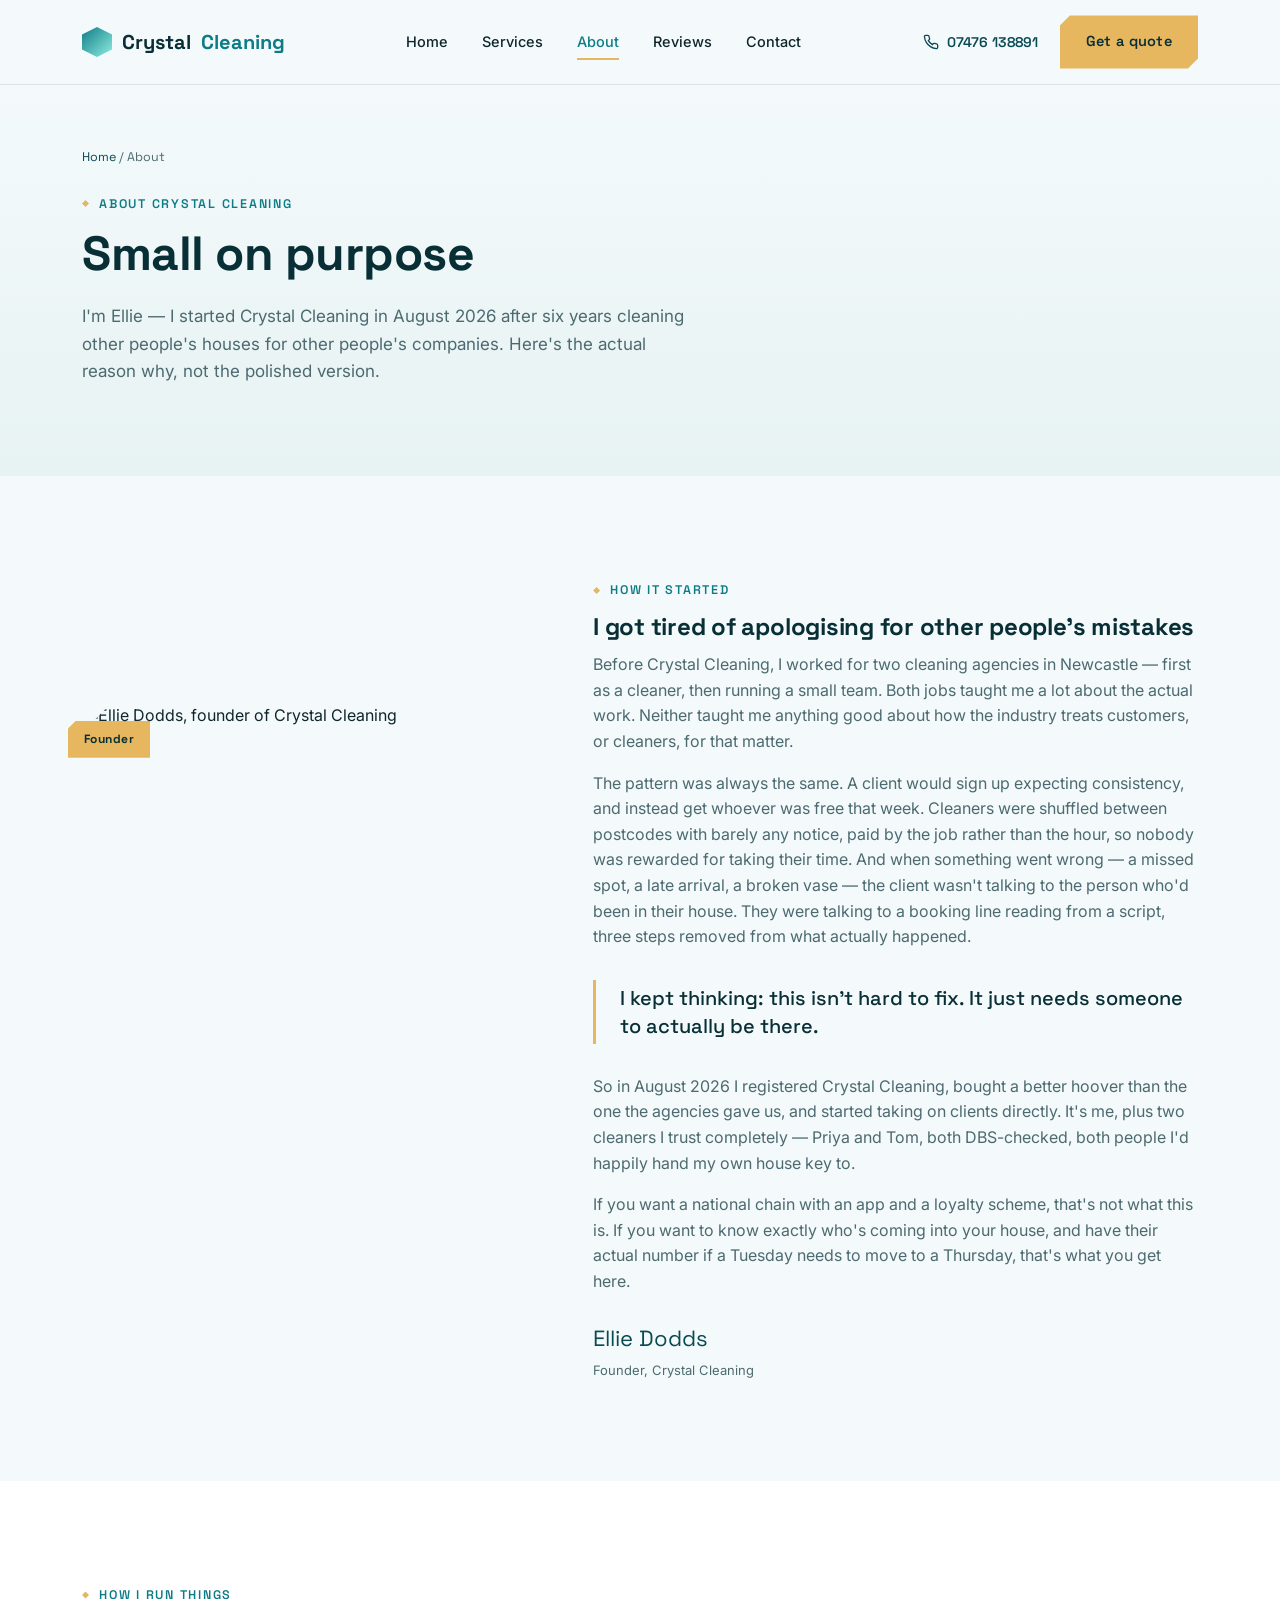
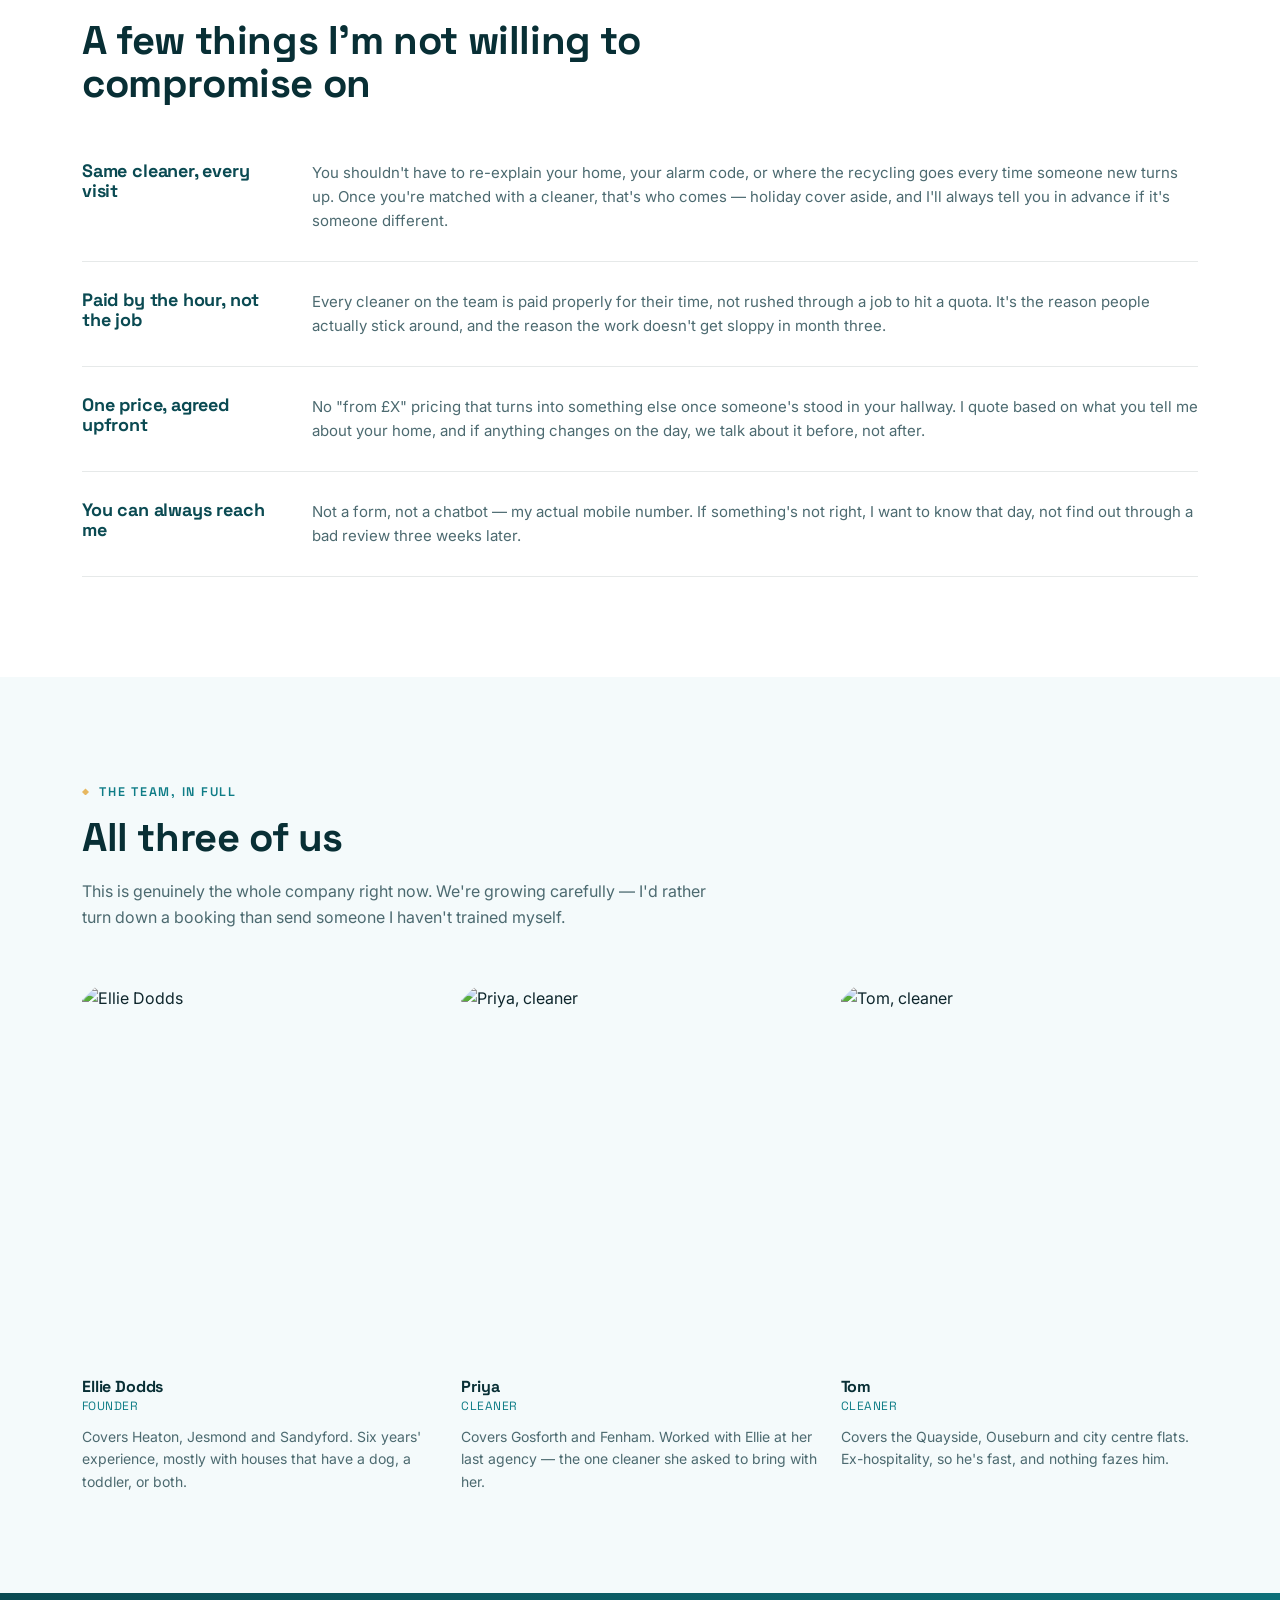
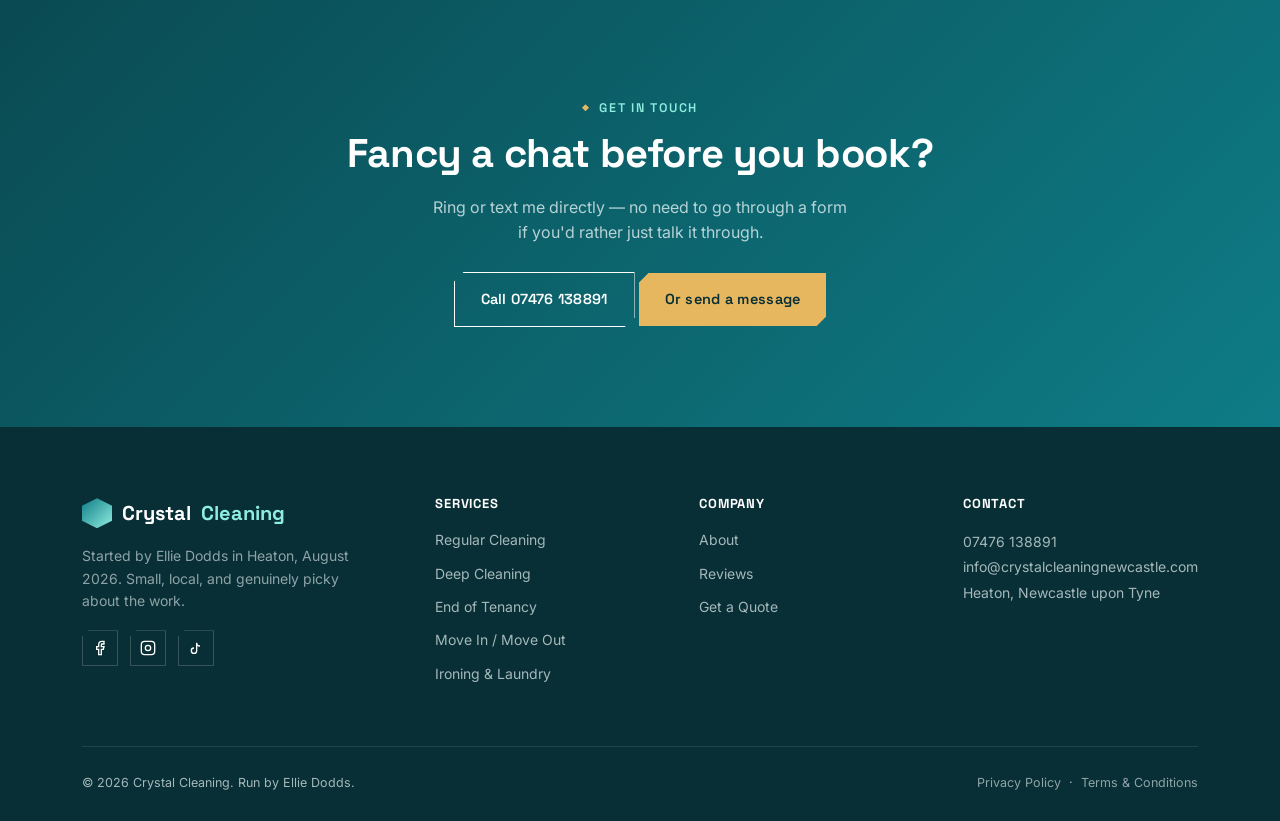
==== about.html @ 0d13d808 "Add files via upload" ====
<!DOCTYPE html>
<html lang="en-GB">
<head>
<meta charset="UTF-8">
<meta name="viewport" content="width=device-width, initial-scale=1.0">
<title>About — Crystal Cleaning, Newcastle</title>
<meta name="description" content="The story behind Crystal Cleaning: why Ellie Dodds left cleaning agency work to start her own small, local cleaning company in Newcastle.">
<link rel="preconnect" href="https://fonts.googleapis.com">
<link rel="preconnect" href="https://fonts.gstatic.com" crossorigin>
<link href="https://fonts.googleapis.com/css2?family=Space+Grotesk:wght@500;600;700&family=Inter:wght@400;500;600;700&display=swap" rel="stylesheet">
<link rel="stylesheet" href="style.css">
</head>
<body>

<header class="site-header">
  <div class="wrap">
    <a href="index.html" class="logo"><span class="logo-mark"></span>Crystal<span>Cleaning</span></a>
    <nav class="main-nav">
      <a href="index.html">Home</a>
      <a href="services.html">Services</a>
      <a href="about.html" class="active">About</a>
      <a href="reviews.html">Reviews</a>
      <a href="contact.html">Contact</a>
    </nav>
    <div class="header-cta">
      <a href="tel:07476138891" class="header-phone">
        <svg viewBox="0 0 24 24" fill="none" stroke="currentColor" stroke-width="2"><path d="M22 16.92v3a2 2 0 0 1-2.18 2 19.79 19.79 0 0 1-8.63-3.07 19.5 19.5 0 0 1-6-6 19.79 19.79 0 0 1-3.07-8.67A2 2 0 0 1 4.11 2h3a2 2 0 0 1 2 1.72c.127.96.361 1.903.7 2.81a2 2 0 0 1-.45 2.11L8.09 9.91a16 16 0 0 0 6 6l1.27-1.27a2 2 0 0 1 2.11-.45c.907.339 1.85.573 2.81.7A2 2 0 0 1 22 16.92z"/></svg>
        07476 138891
      </a>
      <a href="contact.html" class="btn btn-primary">Get a quote</a>
      <button class="nav-toggle" id="navToggle" aria-label="Open menu">
        <svg viewBox="0 0 24 24" fill="none" stroke="currentColor" stroke-width="2"><line x1="3" y1="6" x2="21" y2="6"/><line x1="3" y1="12" x2="21" y2="12"/><line x1="3" y1="18" x2="21" y2="18"/></svg>
      </button>
    </div>
  </div>
</header>

<div class="mobile-menu" id="mobileMenu">
  <button class="mobile-menu-close" id="mobileMenuClose" aria-label="Close menu">
    <svg viewBox="0 0 24 24" fill="none" stroke="currentColor" stroke-width="2"><line x1="18" y1="6" x2="6" y2="18"/><line x1="6" y1="6" x2="18" y2="18"/></svg>
  </button>
  <a href="index.html">Home</a>
  <a href="services.html">Services</a>
  <a href="about.html" class="active">About</a>
  <a href="reviews.html">Reviews</a>
  <a href="contact.html">Contact</a>
  <a href="tel:07476138891">07476 138891</a>
</div>

<main>

  <section class="page-hero">
    <div class="wrap">
      <div class="breadcrumb"><a href="index.html">Home</a> / About</div>
      <div class="eyebrow">About Crystal Cleaning</div>
      <h1>Small on purpose</h1>
      <p class="lede">I'm Ellie — I started Crystal Cleaning in August 2026 after six years cleaning other people's houses for other people's companies. Here's the actual reason why, not the polished version.</p>
    </div>
  </section>

  <!-- ============ FOUNDER STORY ============ -->
  <section class="section">
    <div class="wrap">
      <div class="founder-split">
        <div class="founder-img reveal">
          <div class="tag">Founder</div>
          <div class="frame">
            <img src="https://images.unsplash.com/photo-1607746882042-944635dfe10e?q=80&w=900&auto=format&fit=crop" alt="Ellie Dodds, founder of Crystal Cleaning">
          </div>
        </div>
        <div class="founder-copy">
          <div class="eyebrow">How it started</div>
          <h2>I got tired of apologising for other people's mistakes</h2>
          <p>Before Crystal Cleaning, I worked for two cleaning agencies in Newcastle — first as a cleaner, then running a small team. Both jobs taught me a lot about the actual work. Neither taught me anything good about how the industry treats customers, or cleaners, for that matter.</p>
          <p>The pattern was always the same. A client would sign up expecting consistency, and instead get whoever was free that week. Cleaners were shuffled between postcodes with barely any notice, paid by the job rather than the hour, so nobody was rewarded for taking their time. And when something went wrong — a missed spot, a late arrival, a broken vase — the client wasn't talking to the person who'd been in their house. They were talking to a booking line reading from a script, three steps removed from what actually happened.</p>
          <p class="pull-quote">I kept thinking: this isn't hard to fix. It just needs someone to actually be there.</p>
          <p>So in August 2026 I registered Crystal Cleaning, bought a better hoover than the one the agencies gave us, and started taking on clients directly. It's me, plus two cleaners I trust completely — Priya and Tom, both DBS-checked, both people I'd happily hand my own house key to.</p>
          <p>If you want a national chain with an app and a loyalty scheme, that's not what this is. If you want to know exactly who's coming into your house, and have their actual number if a Tuesday needs to move to a Thursday, that's what you get here.</p>
          <div class="signature">Ellie Dodds<small>Founder, Crystal Cleaning</small></div>
        </div>
      </div>
    </div>
  </section>

  <!-- ============ VALUES ============ -->
  <section class="section section-alt">
    <div class="wrap">
      <div class="section-head">
        <div class="eyebrow">How I run things</div>
        <h2>A few things I'm not willing to compromise on</h2>
      </div>
      <div class="values-list">
        <div class="value-row reveal">
          <h3>Same cleaner, every visit</h3>
          <p>You shouldn't have to re-explain your home, your alarm code, or where the recycling goes every time someone new turns up. Once you're matched with a cleaner, that's who comes — holiday cover aside, and I'll always tell you in advance if it's someone different.</p>
        </div>
        <div class="value-row reveal">
          <h3>Paid by the hour, not the job</h3>
          <p>Every cleaner on the team is paid properly for their time, not rushed through a job to hit a quota. It's the reason people actually stick around, and the reason the work doesn't get sloppy in month three.</p>
        </div>
        <div class="value-row reveal">
          <h3>One price, agreed upfront</h3>
          <p>No "from £X" pricing that turns into something else once someone's stood in your hallway. I quote based on what you tell me about your home, and if anything changes on the day, we talk about it before, not after.</p>
        </div>
        <div class="value-row reveal">
          <h3>You can always reach me</h3>
          <p>Not a form, not a chatbot — my actual mobile number. If something's not right, I want to know that day, not find out through a bad review three weeks later.</p>
        </div>
      </div>
    </div>
  </section>

  <!-- ============ TEAM ============ -->
  <section class="section">
    <div class="wrap">
      <div class="section-head">
        <div class="eyebrow">The team, in full</div>
        <h2>All three of us</h2>
        <p>This is genuinely the whole company right now. We're growing carefully — I'd rather turn down a booking than send someone I haven't trained myself.</p>
      </div>
      <div class="team-grid">
        <div class="team-card reveal">
          <div class="team-photo"><img src="https://images.unsplash.com/photo-1607746882042-944635dfe10e?q=80&w=600&auto=format&fit=crop" alt="Ellie Dodds"></div>
          <h4>Ellie Dodds</h4>
          <div class="team-role">Founder</div>
          <p>Covers Heaton, Jesmond and Sandyford. Six years' experience, mostly with houses that have a dog, a toddler, or both.</p>
        </div>
        <div class="team-card reveal">
          <div class="team-photo"><img src="https://images.unsplash.com/photo-1544005313-94ddf0286df2?q=80&w=600&auto=format&fit=crop" alt="Priya, cleaner"></div>
          <h4>Priya</h4>
          <div class="team-role">Cleaner</div>
          <p>Covers Gosforth and Fenham. Worked with Ellie at her last agency — the one cleaner she asked to bring with her.</p>
        </div>
        <div class="team-card reveal">
          <div class="team-photo"><img src="https://images.unsplash.com/photo-1500648767791-00dcc994a43e?q=80&w=600&auto=format&fit=crop" alt="Tom, cleaner"></div>
          <h4>Tom</h4>
          <div class="team-role">Cleaner</div>
          <p>Covers the Quayside, Ouseburn and city centre flats. Ex-hospitality, so he's fast, and nothing fazes him.</p>
        </div>
      </div>
    </div>
  </section>

  <!-- ============ CTA ============ -->
  <section class="section quote">
    <div class="wrap" style="grid-template-columns: 1fr; text-align:center;">
      <div class="quote-copy" style="max-width: 640px; margin: 0 auto;">
        <div class="eyebrow">Get in touch</div>
        <h2 style="max-width: none;">Fancy a chat before you book?</h2>
        <p style="margin: 0 auto 26px;">Ring or text me directly — no need to go through a form if you'd rather just talk it through.</p>
        <a href="tel:07476138891" class="btn btn-ghost" style="border-color:#fff;">Call 07476 138891</a>
        <a href="contact.html" class="btn btn-primary">Or send a message</a>
      </div>
    </div>
  </section>

</main>

<footer class="site-footer">
  <div class="wrap">
    <div class="footer-top">
      <div class="footer-brand">
        <a href="index.html" class="logo"><span class="logo-mark"></span>Crystal<span>Cleaning</span></a>
        <p>Started by Ellie Dodds in Heaton, August 2026. Small, local, and genuinely picky about the work.</p>
        <div class="footer-socials">
          <a href="#" aria-label="Facebook"><svg viewBox="0 0 24 24" fill="none" stroke="currentColor" stroke-width="2"><path d="M18 2h-3a5 5 0 0 0-5 5v3H7v4h3v8h4v-8h3l1-4h-4V7a1 1 0 0 1 1-1h3z"/></svg></a>
          <a href="#" aria-label="Instagram"><svg viewBox="0 0 24 24" fill="none" stroke="currentColor" stroke-width="2"><rect x="2" y="2" width="20" height="20" rx="5"/><circle cx="12" cy="12" r="4"/><line x1="17.5" y1="6.5" x2="17.5" y2="6.5"/></svg></a>
          <a href="#" aria-label="TikTok"><svg viewBox="0 0 24 24" fill="none" stroke="currentColor" stroke-width="2"><path d="M9 12a4 4 0 1 0 4 4V4a5 5 0 0 0 5 5"/></svg></a>
        </div>
      </div>
      <div class="footer-col">
        <h4>Services</h4>
        <ul>
          <li><a href="services.html#regular">Regular Cleaning</a></li>
          <li><a href="services.html#deep">Deep Cleaning</a></li>
          <li><a href="services.html#tenancy">End of Tenancy</a></li>
          <li><a href="services.html#moving">Move In / Move Out</a></li>
          <li><a href="services.html#ironing">Ironing &amp; Laundry</a></li>
        </ul>
      </div>
      <div class="footer-col">
        <h4>Company</h4>
        <ul>
          <li><a href="about.html">About</a></li>
          <li><a href="reviews.html">Reviews</a></li>
          <li><a href="contact.html">Get a Quote</a></li>
        </ul>
      </div>
      <div class="footer-col">
        <h4>Contact</h4>
        <address>
          07476 138891<br>
          info@crystalcleaningnewcastle.com<br>
          Heaton, Newcastle upon Tyne
        </address>
      </div>
    </div>
    <div class="footer-bottom">
      <span>© 2026 Crystal Cleaning. Run by Ellie Dodds.</span>
      <span><a href="#">Privacy Policy</a> &nbsp;·&nbsp; <a href="#">Terms &amp; Conditions</a></span>
    </div>
  </div>
</footer>

<script src="script.js"></script>
</body>
</html>
---- style.css ----
/* ============================================================
   CRYSTAL CLEANING — design tokens
   Signature: a "cut facet" corner (inspired by a cut gemstone)
   used consistently on cards, images, buttons and dividers.
   ============================================================ */

:root {
  /* colour */
  --bg:        #F4FAFB;
  --bg-alt:    #E7F2F3;
  --surface:   #FFFFFF;
  --ink:       #0E262C;
  --ink-soft:  #4C6A70;
  --teal:      #0E7C86;
  --teal-deep: #0A4A52;
  --teal-dark: #082F35;
  --aqua:      #8FEDE0;
  --gold:      #E7B75F;
  --gold-deep: #C9963E;
  --line:      rgba(14, 38, 44, 0.10);

  /* type */
  --f-display: "Space Grotesk", "Manrope", sans-serif;
  --f-body:    "Inter", sans-serif;
  --f-label:   "Space Grotesk", monospace;

  /* facet cut size */
  --cut: 22px;
  --cut-sm: 12px;

  /* motion */
  --ease: cubic-bezier(.22,.68,0,1);
}

@media (prefers-reduced-motion: reduce) {
  * { animation-duration: 0.001ms !important; animation-iteration-count: 1 !important; transition-duration: 0.001ms !important; scroll-behavior: auto !important; }
}

* { box-sizing: border-box; }
html { scroll-behavior: smooth; }

body {
  margin: 0;
  background: var(--bg);
  color: var(--ink);
  font-family: var(--f-body);
  font-size: 16px;
  line-height: 1.6;
  -webkit-font-smoothing: antialiased;
}

img { max-width: 100%; display: block; }

a { color: inherit; text-decoration: none; }

h1, h2, h3, h4 {
  font-family: var(--f-display);
  color: var(--teal-dark);
  margin: 0 0 0.5em;
  line-height: 1.08;
  letter-spacing: -0.01em;
}

p { margin: 0 0 1em; color: var(--ink-soft); }

.wrap {
  max-width: 1180px;
  margin: 0 auto;
  padding: 0 32px;
}

.eyebrow {
  display: inline-flex;
  align-items: center;
  gap: 10px;
  font-family: var(--f-label);
  font-size: 12.5px;
  letter-spacing: 0.14em;
  text-transform: uppercase;
  color: var(--teal);
  font-weight: 600;
  margin-bottom: 14px;
}
.eyebrow::before {
  content: "";
  width: 7px; height: 7px;
  background: var(--gold);
  clip-path: polygon(50% 0%, 100% 50%, 50% 100%, 0% 50%);
  flex: none;
}

section { position: relative; }

/* ---------- facet cut utility (the signature shape) ---------- */
.facet {
  clip-path: polygon(
    var(--cut) 0%, 100% 0%, 100% calc(100% - var(--cut)), calc(100% - var(--cut)) 100%, 0% 100%, 0% var(--cut)
  );
}
.facet-sm {
  clip-path: polygon(
    var(--cut-sm) 0%, 100% 0%, 100% calc(100% - var(--cut-sm)), calc(100% - var(--cut-sm)) 100%, 0% 100%, 0% var(--cut-sm)
  );
}
.facet-rev {
  clip-path: polygon(
    0% 0%, calc(100% - var(--cut)) 0%, 100% var(--cut), 100% 100%, var(--cut) 100%, 0% calc(100% - var(--cut))
  );
}

/* ---------- buttons ---------- */
.btn {
  --cut-btn: 10px;
  display: inline-flex;
  align-items: center;
  gap: 10px;
  padding: 15px 26px;
  font-family: var(--f-label);
  font-size: 14.5px;
  font-weight: 600;
  letter-spacing: 0.02em;
  border: none;
  cursor: pointer;
  clip-path: polygon(var(--cut-btn) 0%, 100% 0%, 100% calc(100% - var(--cut-btn)), calc(100% - var(--cut-btn)) 100%, 0% 100%, 0% var(--cut-btn));
  transition: transform .35s var(--ease), box-shadow .35s var(--ease), background .35s var(--ease);
}
.btn-primary {
  background: var(--gold);
  color: var(--teal-dark);
}
.btn-primary:hover { background: #f0c471; transform: translateY(-2px); box-shadow: 0 10px 24px rgba(231,183,95,.35); }

.btn-ghost {
  background: transparent;
  color: var(--surface);
  border: 1px solid rgba(255,255,255,.4);
}
.btn-ghost:hover { border-color: #fff; background: rgba(255,255,255,.08); }

.btn-dark {
  background: var(--teal-dark);
  color: var(--surface);
}
.btn-dark:hover { background: var(--teal-deep); transform: translateY(-2px); }

/* ============================================================
   HEADER
   ============================================================ */
.site-header {
  position: sticky;
  top: 0;
  z-index: 50;
  background: rgba(244, 250, 251, 0.86);
  backdrop-filter: blur(10px);
  border-bottom: 1px solid var(--line);
}
.site-header .wrap {
  display: flex;
  align-items: center;
  justify-content: space-between;
  height: 84px;
}
.logo {
  display: flex;
  align-items: center;
  gap: 10px;
  font-family: var(--f-display);
  font-weight: 700;
  font-size: 20px;
  color: var(--teal-dark);
}
.logo-mark {
  width: 30px; height: 30px;
  background: linear-gradient(135deg, var(--teal), var(--aqua));
  clip-path: polygon(50% 0%, 100% 25%, 100% 75%, 50% 100%, 0% 75%, 0% 25%);
  flex: none;
}
.logo span { color: var(--teal); }

.main-nav {
  display: flex;
  align-items: center;
  gap: 34px;
}
.main-nav a {
  font-size: 14.5px;
  font-weight: 500;
  color: var(--ink);
  position: relative;
  padding: 6px 0;
}
.main-nav a::after {
  content: "";
  position: absolute;
  left: 0; bottom: 0;
  width: 0; height: 2px;
  background: var(--gold);
  transition: width .3s var(--ease);
}
.main-nav a:hover::after { width: 100%; }

.header-cta { display: flex; align-items: center; gap: 22px; }
.header-phone {
  font-family: var(--f-label);
  font-size: 14px;
  font-weight: 600;
  color: var(--teal-deep);
  display: flex;
  align-items: center;
  gap: 8px;
}
.header-phone svg { width: 16px; height: 16px; }

.nav-toggle { display: none; }

/* ============================================================
   HERO
   ============================================================ */
.hero {
  background: linear-gradient(180deg, var(--bg) 0%, var(--bg-alt) 100%);
  overflow: hidden;
  padding: 76px 0 0;
}
.hero .wrap {
  display: grid;
  grid-template-columns: 1.05fr 0.95fr;
  gap: 40px;
  align-items: center;
}
.hero-copy h1 {
  font-size: clamp(38px, 4.6vw, 62px);
  max-width: 12.5ch;
}
.hero-copy .lede {
  font-size: 18px;
  max-width: 46ch;
  margin-bottom: 30px;
}
.hero-actions {
  display: flex;
  align-items: center;
  gap: 22px;
  flex-wrap: wrap;
  margin-bottom: 40px;
}
.hero-note {
  font-size: 13.5px;
  color: var(--ink-soft);
  font-family: var(--f-label);
}

.hero-stats {
  display: flex;
  gap: 30px;
  flex-wrap: wrap;
  padding-top: 26px;
  border-top: 1px solid var(--line);
}
.hero-stats div { display: flex; align-items: center; gap: 10px; }
.hero-stats svg { width: 22px; height: 22px; color: var(--teal); flex: none; }
.hero-stats span { font-size: 13.5px; font-weight: 500; color: var(--ink); max-width: 14ch; }

.hero-visual {
  position: relative;
  aspect-ratio: 4/4.6;
}
.hero-visual .frame {
  position: absolute;
  inset: 0;
  background: linear-gradient(145deg, var(--teal-deep), var(--teal) 55%, var(--aqua));
  clip-path: polygon(38px 0%, 100% 0%, 100% calc(100% - 38px), calc(100% - 38px) 100%, 0% 100%, 0% 38px);
  overflow: hidden;
}
.hero-visual img {
  width: 100%; height: 100%; object-fit: cover;
  mix-blend-mode: normal;
  opacity: .92;
}
.hero-visual .shard {
  position: absolute;
  background: var(--gold);
  clip-path: polygon(50% 0%, 100% 38%, 82% 100%, 18% 100%, 0% 38%);
}
.hero-visual .shard-1 { width: 92px; height: 92px; top: -30px; right: 30px; opacity: .95; }
.hero-visual .shard-2 { width: 46px; height: 46px; bottom: 40px; left: -20px; background: var(--surface); opacity: .85; }
.hero-visual .badge {
  position: absolute;
  bottom: 22px; left: 22px;
  background: rgba(8, 47, 53, 0.82);
  backdrop-filter: blur(6px);
  color: #fff;
  padding: 14px 18px;
  font-family: var(--f-label);
  font-size: 12.5px;
  letter-spacing: .05em;
  text-transform: uppercase;
  clip-path: polygon(10px 0%, 100% 0%, 100% 100%, 0% 100%, 0% 10px);
}
.hero-visual .badge strong { display: block; font-size: 15px; color: var(--aqua); letter-spacing: 0; text-transform: none; font-family: var(--f-body); font-weight: 700; margin-top: 2px; }

/* trust strip */
.trust-strip {
  background: var(--teal-dark);
  margin-top: 70px;
}
.trust-strip .wrap {
  display: grid;
  grid-template-columns: repeat(4, 1fr);
  gap: 0;
}
.trust-item {
  display: flex;
  align-items: center;
  gap: 12px;
  padding: 22px 20px;
  border-left: 1px solid rgba(255,255,255,.1);
  color: #E7F2F3;
  font-size: 14px;
  font-weight: 500;
}
.trust-item:first-child { border-left: none; padding-left: 0; }
.trust-item svg { width: 22px; height: 22px; color: var(--aqua); flex: none; }

/* ============================================================
   SECTION HEADERS
   ============================================================ */
.section { padding: 100px 0; }
.section-alt { background: var(--surface); }
.section-head {
  max-width: 640px;
  margin-bottom: 56px;
}
.section-head.center { margin-left: auto; margin-right: auto; text-align: center; }
.section-head h2 { font-size: clamp(28px, 3.2vw, 40px); }

/* ============================================================
   SERVICES
   ============================================================ */
.services-grid {
  display: grid;
  grid-template-columns: repeat(3, 1fr);
  gap: 22px;
}
.service-card {
  background: var(--surface);
  border: 1px solid var(--line);
  padding: 34px 28px 30px;
  transition: transform .4s var(--ease), box-shadow .4s var(--ease), border-color .4s var(--ease);
}
.service-card:hover {
  transform: translateY(-6px);
  box-shadow: 0 22px 40px rgba(10,74,82,.10);
  border-color: transparent;
}
.service-icon {
  width: 52px; height: 52px;
  background: var(--bg-alt);
  display: flex; align-items: center; justify-content: center;
  margin-bottom: 22px;
  clip-path: polygon(8px 0%, 100% 0%, 100% 100%, 0% 100%, 0% 8px);
}
.service-icon svg { width: 26px; height: 26px; color: var(--teal); }
.service-card h3 { font-size: 19px; margin-bottom: 8px; }
.service-card p { font-size: 14.5px; margin-bottom: 18px; }
.service-card .link {
  font-family: var(--f-label);
  font-size: 13px;
  font-weight: 600;
  color: var(--teal-deep);
  display: inline-flex;
  align-items: center;
  gap: 6px;
}
.service-card .link svg { width: 13px; height: 13px; transition: transform .3s var(--ease); }
.service-card:hover .link svg { transform: translateX(4px); }

/* ============================================================
   FEATURE (regular cleaning split)
   ============================================================ */
.feature {
  display: grid;
  grid-template-columns: 0.95fr 1.05fr;
  gap: 64px;
  align-items: center;
}
.feature-img { position: relative; aspect-ratio: 3/3.6; }
.feature-img .frame {
  position: absolute; inset: 0;
  background: var(--bg-alt);
  overflow: hidden;
  clip-path: polygon(0% 0%, calc(100% - 30px) 0%, 100% 30px, 100% 100%, 30px 100%, 0% calc(100% - 30px));
}
.feature-img img { width: 100%; height: 100%; object-fit: cover; }
.checklist { list-style: none; margin: 0 0 32px; padding: 0; }
.checklist li {
  display: flex;
  gap: 14px;
  align-items: flex-start;
  padding: 13px 0;
  border-bottom: 1px solid var(--line);
  font-size: 15px;
  color: var(--ink);
}
.checklist li:first-child { padding-top: 0; }
.checklist svg { width: 18px; height: 18px; color: var(--teal); margin-top: 2px; flex: none; }

/* ============================================================
   EXTRAS
   ============================================================ */
.extras-scroller {
  display: grid;
  grid-template-columns: repeat(4, 1fr);
  gap: 18px;
}
.extra-card {
  position: relative;
  aspect-ratio: 1/1.05;
  overflow: hidden;
  clip-path: polygon(16px 0%, 100% 0%, 100% 100%, 0% 100%, 0% 16px);
}
.extra-card img { width: 100%; height: 100%; object-fit: cover; transition: transform .6s var(--ease); }
.extra-card:hover img { transform: scale(1.08); }
.extra-card .tint {
  position: absolute; inset: 0;
  background: linear-gradient(180deg, rgba(8,47,53,0) 40%, rgba(8,47,53,.86) 100%);
}
.extra-card .label {
  position: absolute; left: 16px; right: 16px; bottom: 16px;
  color: #fff;
}
.extra-card .label h4 { color: #fff; font-size: 15px; margin-bottom: 4px; }
.extra-card .label p { color: rgba(255,255,255,.75); font-size: 12.5px; margin: 0; }

/* ============================================================
   PROCESS
   ============================================================ */
.process {
  background: var(--teal-dark);
  color: var(--surface);
}
.process .section-head h2, .process .eyebrow { color: var(--surface); }
.process .eyebrow { color: var(--aqua); }
.process-grid {
  display: grid;
  grid-template-columns: repeat(4, 1fr);
  gap: 0;
  position: relative;
}
.process-step {
  padding: 0 26px 0 0;
  position: relative;
}
.process-step:not(:last-child)::after {
  content: "";
  position: absolute;
  top: 26px; right: -1px;
  width: 24px; height: 1px;
  background: rgba(255,255,255,.25);
  display: none;
}
.process-num {
  font-family: var(--f-label);
  font-size: 13px;
  color: var(--gold);
  letter-spacing: .1em;
  margin-bottom: 18px;
}
.process-step h3 { color: var(--surface); font-size: 18px; margin-bottom: 10px; }
.process-step p { color: rgba(231,242,243,.68); font-size: 14px; }

/* ============================================================
   WHY US
   ============================================================ */
.why-grid {
  display: grid;
  grid-template-columns: repeat(3, 1fr);
  gap: 1px;
  background: var(--line);
  border: 1px solid var(--line);
}
.why-item {
  background: var(--surface);
  padding: 34px 30px;
}
.why-item svg { width: 24px; height: 24px; color: var(--teal); margin-bottom: 16px; }
.why-item h3 { font-size: 16.5px; margin-bottom: 8px; }
.why-item p { font-size: 14px; margin: 0; }

/* ============================================================
   TESTIMONIALS
   ============================================================ */
.testimonial-track {
  display: grid;
  grid-template-columns: repeat(3, 1fr);
  gap: 22px;
}
.testimonial-card {
  background: var(--surface);
  border: 1px solid var(--line);
  padding: 30px 28px;
}
.stars { display: flex; gap: 3px; margin-bottom: 18px; }
.stars svg { width: 15px; height: 15px; color: var(--gold); }
.testimonial-card p { color: var(--ink); font-size: 15px; font-style: italic; }
.testimonial-who { display: flex; align-items: center; gap: 12px; margin-top: 18px; }
.testimonial-avatar {
  width: 38px; height: 38px;
  background: var(--bg-alt);
  color: var(--teal-deep);
  display: flex; align-items: center; justify-content: center;
  font-family: var(--f-label);
  font-weight: 700;
  font-size: 13px;
  clip-path: polygon(6px 0%, 100% 0%, 100% 100%, 0% 100%, 0% 6px);
  flex: none;
}
.testimonial-who span { font-size: 13.5px; font-weight: 600; color: var(--ink); }
.testimonial-who small { display: block; font-size: 12px; color: var(--ink-soft); font-weight: 400; }
.testimonial-note {
  text-align: center;
  font-size: 12.5px;
  color: var(--ink-soft);
  margin-top: 30px;
  font-family: var(--f-label);
  letter-spacing: .03em;
}

/* ============================================================
   QUOTE / CONTACT
   ============================================================ */
.quote {
  background: linear-gradient(135deg, var(--teal-deep), var(--teal));
  color: var(--surface);
  overflow: hidden;
  position: relative;
}
.quote .wrap {
  display: grid;
  grid-template-columns: 1fr 1fr;
  gap: 60px;
  align-items: start;
}
.quote-copy .eyebrow { color: var(--aqua); }
.quote-copy h2 { color: var(--surface); font-size: clamp(28px, 3.4vw, 40px); max-width: 12ch; }
.quote-copy p { color: rgba(231,242,243,.78); max-width: 42ch; }
.quote-list { list-style: none; margin: 30px 0 0; padding: 0; }
.quote-list li {
  display: flex; gap: 12px; align-items: center;
  padding: 10px 0;
  font-size: 14.5px;
  color: rgba(231,242,243,.9);
}
.quote-list svg { width: 16px; height: 16px; color: var(--gold); flex: none; }

.quote-form {
  background: var(--surface);
  padding: 38px;
  clip-path: polygon(0% 0%, calc(100% - 26px) 0%, 100% 26px, 100% 100%, 26px 100%, 0% calc(100% - 26px));
}
.quote-form h3 { color: var(--teal-dark); font-size: 20px; margin-bottom: 4px; }
.quote-form .sub { color: var(--ink-soft); font-size: 13.5px; margin-bottom: 24px; }
.field { margin-bottom: 16px; }
.field label {
  display: block;
  font-family: var(--f-label);
  font-size: 12px;
  letter-spacing: .06em;
  text-transform: uppercase;
  color: var(--ink-soft);
  margin-bottom: 7px;
}
.field input, .field select, .field textarea {
  width: 100%;
  border: 1px solid var(--line);
  background: var(--bg);
  padding: 12px 14px;
  font-family: var(--f-body);
  font-size: 14.5px;
  color: var(--ink);
  outline: none;
  transition: border-color .3s;
}
.field input:focus, .field select:focus, .field textarea:focus { border-color: var(--teal); }
.field-row { display: grid; grid-template-columns: 1fr 1fr; gap: 14px; }
.quote-form .btn { width: 100%; justify-content: center; margin-top: 6px; }
.form-status { font-size: 13px; margin-top: 12px; color: var(--teal-deep); display: none; }

/* ============================================================
   FOOTER
   ============================================================ */
.site-footer {
  background: var(--teal-dark);
  color: rgba(231,242,243,.7);
  padding: 70px 0 28px;
}
.footer-top {
  display: grid;
  grid-template-columns: 1.4fr 1fr 1fr 1fr;
  gap: 40px;
  padding-bottom: 50px;
  border-bottom: 1px solid rgba(255,255,255,.1);
}
.footer-brand .logo { color: var(--surface); margin-bottom: 16px; }
.footer-brand .logo span { color: var(--aqua); }
.footer-brand p { font-size: 14px; max-width: 32ch; color: rgba(231,242,243,.6); }
.footer-socials { display: flex; gap: 12px; margin-top: 18px; }
.footer-socials a {
  width: 36px; height: 36px;
  border: 1px solid rgba(255,255,255,.18);
  display: flex; align-items: center; justify-content: center;
  clip-path: polygon(6px 0%, 100% 0%, 100% 100%, 0% 100%, 0% 6px);
  transition: background .3s, border-color .3s;
}
.footer-socials a:hover { background: rgba(255,255,255,.08); border-color: var(--aqua); }
.footer-socials svg { width: 16px; height: 16px; color: var(--surface); }

.footer-col h4 {
  color: var(--surface);
  font-size: 13px;
  letter-spacing: .06em;
  text-transform: uppercase;
  font-family: var(--f-label);
  margin-bottom: 18px;
}
.footer-col ul { list-style: none; margin: 0; padding: 0; }
.footer-col li { margin-bottom: 11px; font-size: 14px; }
.footer-col a:hover { color: var(--aqua); }
.footer-col address { font-style: normal; font-size: 14px; line-height: 1.8; }

.footer-bottom {
  display: flex;
  justify-content: space-between;
  align-items: center;
  padding-top: 26px;
  font-size: 12.5px;
  flex-wrap: wrap;
  gap: 12px;
}
.footer-bottom a { color: rgba(231,242,243,.6); }
.footer-bottom a:hover { color: var(--aqua); }

/* ============================================================
   RESPONSIVE
   ============================================================ */
@media (max-width: 980px) {
  .hero .wrap { grid-template-columns: 1fr; }
  .hero-visual { order: -1; max-width: 420px; margin: 0 auto; }
  .trust-strip .wrap, .why-grid, .testimonial-track, .services-grid { grid-template-columns: repeat(2, 1fr); }
  .extras-scroller { grid-template-columns: repeat(2, 1fr); }
  .process-grid { grid-template-columns: repeat(2, 1fr); gap: 34px 0; }
  .feature { grid-template-columns: 1fr; gap: 40px; }
  .feature-img { order: -1; max-width: 420px; margin: 0 auto; width: 100%; }
  .quote .wrap { grid-template-columns: 1fr; }
  .footer-top { grid-template-columns: 1fr 1fr; }
}

@media (max-width: 720px) {
  .main-nav, .header-phone { display: none; }
  .nav-toggle {
    display: flex;
    align-items: center; justify-content: center;
    width: 40px; height: 40px;
    background: var(--teal-dark);
    clip-path: polygon(6px 0%, 100% 0%, 100% 100%, 0% 100%, 0% 6px);
    border: none; cursor: pointer;
  }
  .nav-toggle svg { width: 18px; height: 18px; color: #fff; }
  .wrap { padding: 0 20px; }
  .section { padding: 68px 0; }
  .trust-strip .wrap, .why-grid, .testimonial-track, .services-grid, .extras-scroller, .process-grid, .footer-top { grid-template-columns: 1fr; }
  .trust-item { border-left: none; padding: 16px 0; border-bottom: 1px solid rgba(255,255,255,.1); }
  .field-row { grid-template-columns: 1fr; }
  .hero { padding-top: 20px; }
  .hero-stats { gap: 20px; }
}

.mobile-menu {
  display: none;
  position: fixed;
  inset: 0;
  background: var(--teal-dark);
  z-index: 60;
  padding: 100px 32px 40px;
  flex-direction: column;
  gap: 26px;
}
.mobile-menu.open { display: flex; }
.mobile-menu a { color: #fff; font-family: var(--f-display); font-size: 24px; }
.mobile-menu-close {
  position: absolute; top: 26px; right: 26px;
  width: 40px; height: 40px;
  border: none; background: rgba(255,255,255,.08);
  clip-path: polygon(6px 0%, 100% 0%, 100% 100%, 0% 100%, 0% 6px);
  display: flex; align-items: center; justify-content: center;
  cursor: pointer;
}
.mobile-menu-close svg { width: 18px; height: 18px; color: #fff; }

/* reveal on scroll */
.reveal { opacity: 0; transform: translateY(24px); transition: opacity .8s var(--ease), transform .8s var(--ease); }
.reveal.in { opacity: 1; transform: translateY(0); }

/* ============================================================
   ACTIVE NAV
   ============================================================ */
.main-nav a.active, .mobile-menu a.active { color: var(--teal); }
.main-nav a.active::after { width: 100%; }

/* ============================================================
   PAGE HERO (sub-pages)
   ============================================================ */
.page-hero {
  background: linear-gradient(180deg, var(--bg) 0%, var(--bg-alt) 100%);
  padding: 62px 0 74px;
}
.breadcrumb {
  font-family: var(--f-label);
  font-size: 12.5px;
  color: var(--ink-soft);
  margin-bottom: 22px;
}
.breadcrumb a { color: var(--teal-deep); }
.breadcrumb a:hover { color: var(--teal); }
.page-hero h1 { font-size: clamp(32px, 4vw, 48px); max-width: 16ch; }
.page-hero .lede { font-size: 17px; max-width: 56ch; }

/* ============================================================
   ABOUT — founder split
   ============================================================ */
.founder-split {
  display: grid;
  grid-template-columns: 0.85fr 1.15fr;
  gap: 64px;
  align-items: center;
}
.founder-img { position: relative; aspect-ratio: 3/3.7; }
.founder-img .frame {
  position: absolute; inset: 0;
  overflow: hidden;
  clip-path: polygon(30px 0%, 100% 0%, 100% 100%, 0% 100%, 0% 30px);
}
.founder-img img { width: 100%; height: 100%; object-fit: cover; }
.founder-img .tag {
  position: absolute; top: 18px; left: -14px;
  background: var(--gold);
  color: var(--teal-dark);
  font-family: var(--f-label);
  font-size: 12px;
  font-weight: 700;
  letter-spacing: .04em;
  padding: 9px 16px;
  clip-path: polygon(8px 0%, 100% 0%, 100% 100%, 0% 100%, 0% 8px);
}
.founder-copy .signature {
  font-family: var(--f-display);
  font-size: 22px;
  color: var(--teal-deep);
  margin-top: 26px;
}
.founder-copy .signature small { display: block; font-family: var(--f-body); font-size: 13px; color: var(--ink-soft); font-weight: 400; margin-top: 4px; }

/* pull quote */
.pull-quote {
  border-left: 3px solid var(--gold);
  padding: 4px 0 4px 24px;
  margin: 30px 0;
  font-family: var(--f-display);
  font-size: 20px;
  color: var(--teal-dark);
  font-weight: 500;
  line-height: 1.4;
}

/* values timeline-ish list */
.values-list { display: grid; gap: 0; }
.value-row {
  display: grid;
  grid-template-columns: 200px 1fr;
  gap: 30px;
  padding: 28px 0;
  border-bottom: 1px solid var(--line);
}
.value-row:first-child { padding-top: 0; }
.value-row h3 { font-size: 18px; margin: 0; color: var(--teal-deep); }
.value-row p { margin: 0; font-size: 15px; }

/* team strip */
.team-grid {
  display: grid;
  grid-template-columns: repeat(3, 1fr);
  gap: 22px;
}
.team-card { text-align: left; }
.team-photo { position: relative; aspect-ratio: 1/1.05; margin-bottom: 16px; overflow: hidden; clip-path: polygon(14px 0%, 100% 0%, 100% 100%, 0% 100%, 0% 14px); }
.team-photo img { width: 100%; height: 100%; object-fit: cover; }
.team-card h4 { font-size: 16px; margin-bottom: 2px; color: var(--teal-dark); }
.team-role { font-family: var(--f-label); font-size: 12px; color: var(--teal); letter-spacing: .04em; text-transform: uppercase; margin-bottom: 10px; }
.team-card p { font-size: 14px; margin: 0; }

/* ============================================================
   SERVICES PAGE — detail rows
   ============================================================ */
.service-detail {
  display: grid;
  grid-template-columns: 1fr 1fr;
  gap: 60px;
  align-items: center;
  padding: 72px 0;
  border-bottom: 1px solid var(--line);
}
.service-detail:last-child { border-bottom: none; }
.service-detail.rev .service-detail-img { order: 2; }
.service-detail-img { position: relative; aspect-ratio: 4/3.3; }
.service-detail-img .frame { position: absolute; inset: 0; overflow: hidden; clip-path: polygon(26px 0%, 100% 0%, 100% 100%, 0% 100%, 0% 26px); }
.service-detail-img img { width: 100%; height: 100%; object-fit: cover; }
.service-meta {
  display: flex;
  gap: 22px;
  margin: 22px 0 26px;
  padding: 16px 0;
  border-top: 1px solid var(--line);
  border-bottom: 1px solid var(--line);
}
.service-meta div { font-size: 13px; color: var(--ink-soft); }
.service-meta strong { display: block; color: var(--teal-dark); font-family: var(--f-label); font-size: 14.5px; margin-bottom: 2px; }

/* ============================================================
   FAQ accordion
   ============================================================ */
.faq-list { max-width: 760px; margin: 0 auto; }
.faq-item { border-bottom: 1px solid var(--line); }
.faq-q {
  width: 100%;
  display: flex;
  align-items: center;
  justify-content: space-between;
  gap: 20px;
  padding: 22px 0;
  background: none;
  border: none;
  text-align: left;
  cursor: pointer;
  font-family: var(--f-display);
  font-size: 16.5px;
  color: var(--teal-dark);
  font-weight: 600;
}
.faq-q svg { width: 18px; height: 18px; color: var(--teal); flex: none; transition: transform .35s var(--ease); }
.faq-item.open .faq-q svg { transform: rotate(45deg); }
.faq-a {
  max-height: 0;
  overflow: hidden;
  transition: max-height .4s var(--ease);
}
.faq-a p { padding-bottom: 22px; margin: 0; font-size: 14.5px; max-width: 62ch; }

/* ============================================================
   REVIEWS PAGE — reply
   ============================================================ */
.review-reply {
  margin-top: 18px;
  padding: 16px 18px;
  background: var(--bg-alt);
  border-left: 3px solid var(--teal);
  font-size: 13.5px;
}
.review-reply strong { color: var(--teal-deep); font-family: var(--f-label); font-size: 12px; letter-spacing: .04em; text-transform: uppercase; display: block; margin-bottom: 6px; }
.review-reply p { margin: 0; color: var(--ink-soft); }
.reviews-summary {
  display: flex;
  align-items: center;
  gap: 26px;
  flex-wrap: wrap;
  margin-bottom: 50px;
  padding: 26px 30px;
  background: var(--surface);
  border: 1px solid var(--line);
}
.reviews-summary .big-stat { font-family: var(--f-display); font-size: 40px; color: var(--teal-dark); line-height: 1; }
.reviews-summary .big-stat small { display: block; font-family: var(--f-body); font-size: 12.5px; color: var(--ink-soft); font-weight: 400; margin-top: 6px; }

/* ============================================================
   CONTACT PAGE — areas
   ============================================================ */
.areas-list {
  display: flex;
  flex-wrap: wrap;
  gap: 10px;
  margin-top: 20px;
}
.areas-list span {
  font-family: var(--f-label);
  font-size: 13px;
  padding: 8px 14px;
  border: 1px solid rgba(255,255,255,.22);
  color: rgba(231,242,243,.85);
  clip-path: polygon(6px 0%, 100% 0%, 100% 100%, 0% 100%, 0% 6px);
}
.contact-info-grid {
  display: grid;
  grid-template-columns: repeat(3, 1fr);
  gap: 22px;
  margin-top: 20px;
}
.contact-info-card {
  background: var(--surface);
  border: 1px solid var(--line);
  padding: 26px;
}
.contact-info-card svg { width: 22px; height: 22px; color: var(--teal); margin-bottom: 14px; }
.contact-info-card h4 { font-size: 15px; margin-bottom: 6px; }
.contact-info-card p { font-size: 14px; margin: 0; }
.contact-info-card a { color: var(--teal-deep); font-weight: 600; }

@media (max-width: 980px) {
  .founder-split { grid-template-columns: 1fr; gap: 40px; }
  .founder-img { max-width: 380px; margin: 0 auto; }
  .value-row { grid-template-columns: 1fr; gap: 10px; }
  .team-grid, .contact-info-grid { grid-template-columns: 1fr; }
  .service-detail, .service-detail.rev { grid-template-columns: 1fr; gap: 30px; }
  .service-detail.rev .service-detail-img { order: 0; }
  .service-detail-img { max-width: 420px; margin: 0 auto; width: 100%; }
}
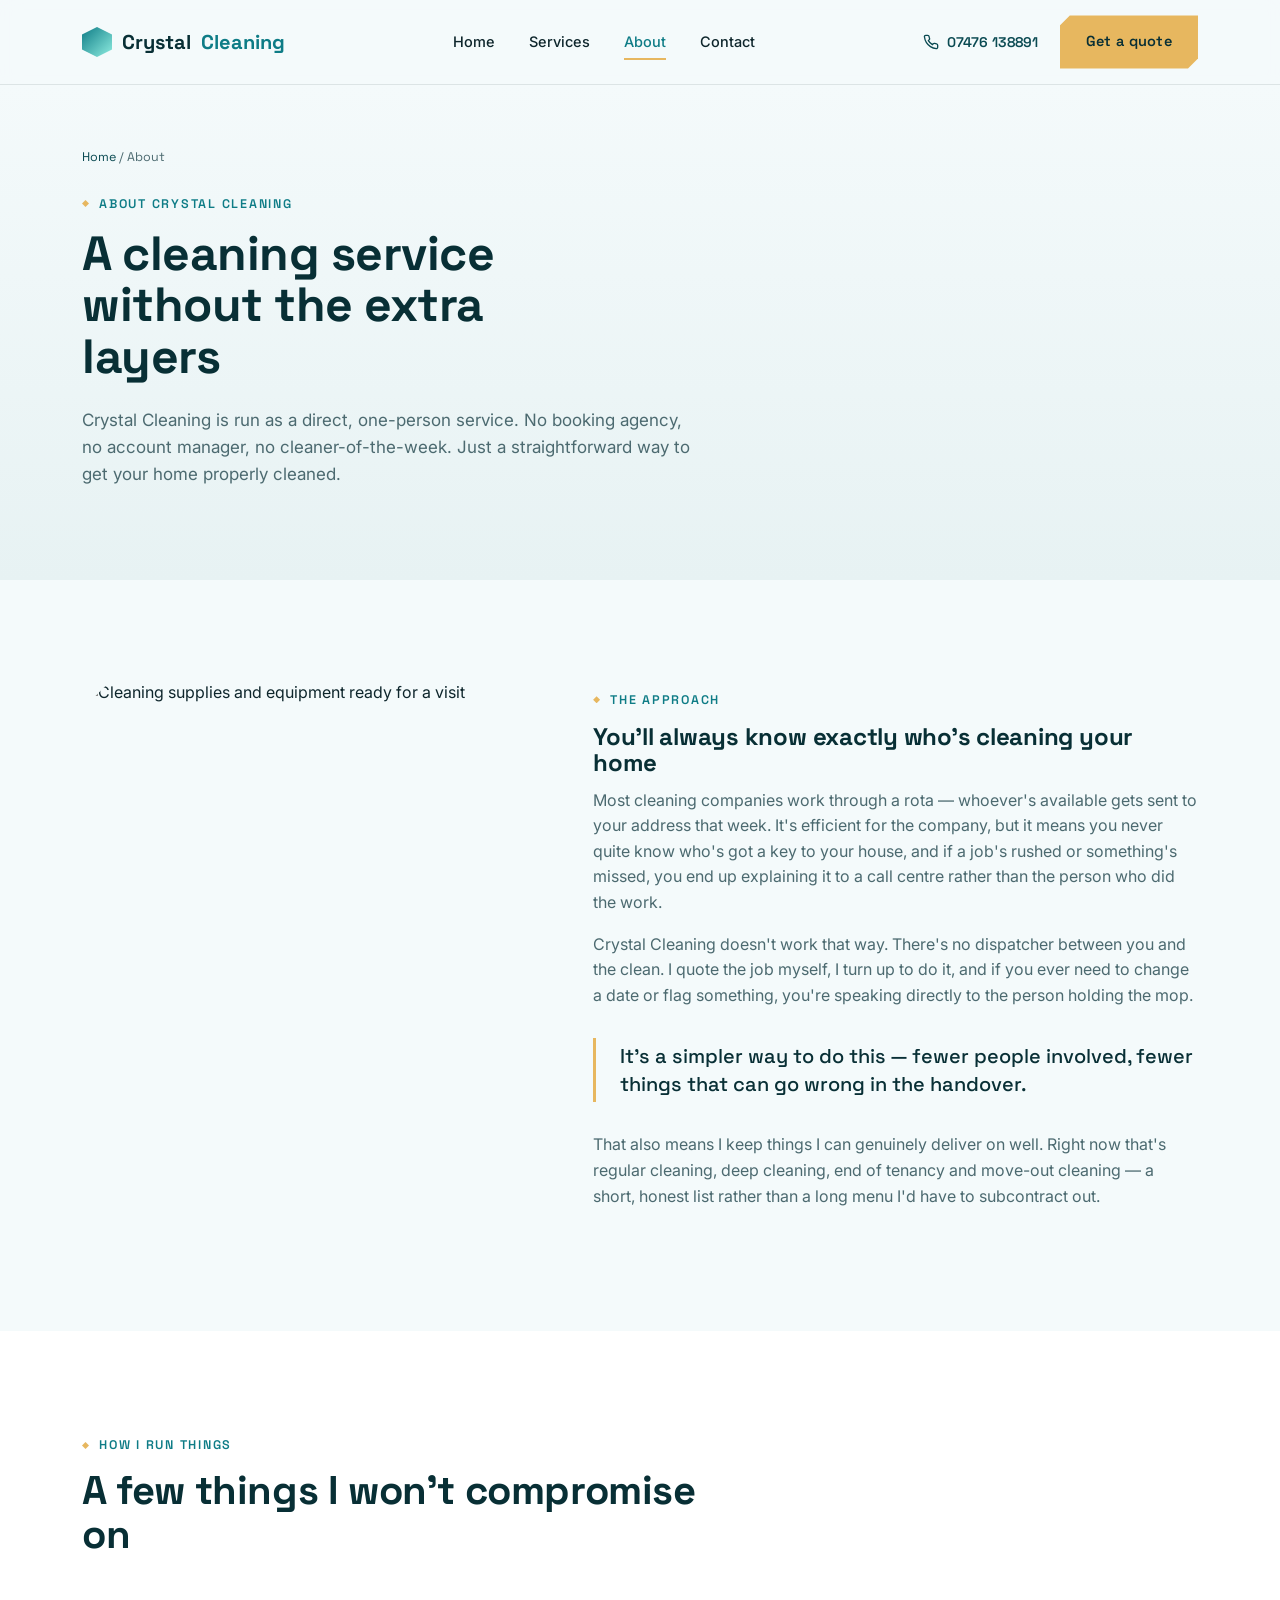
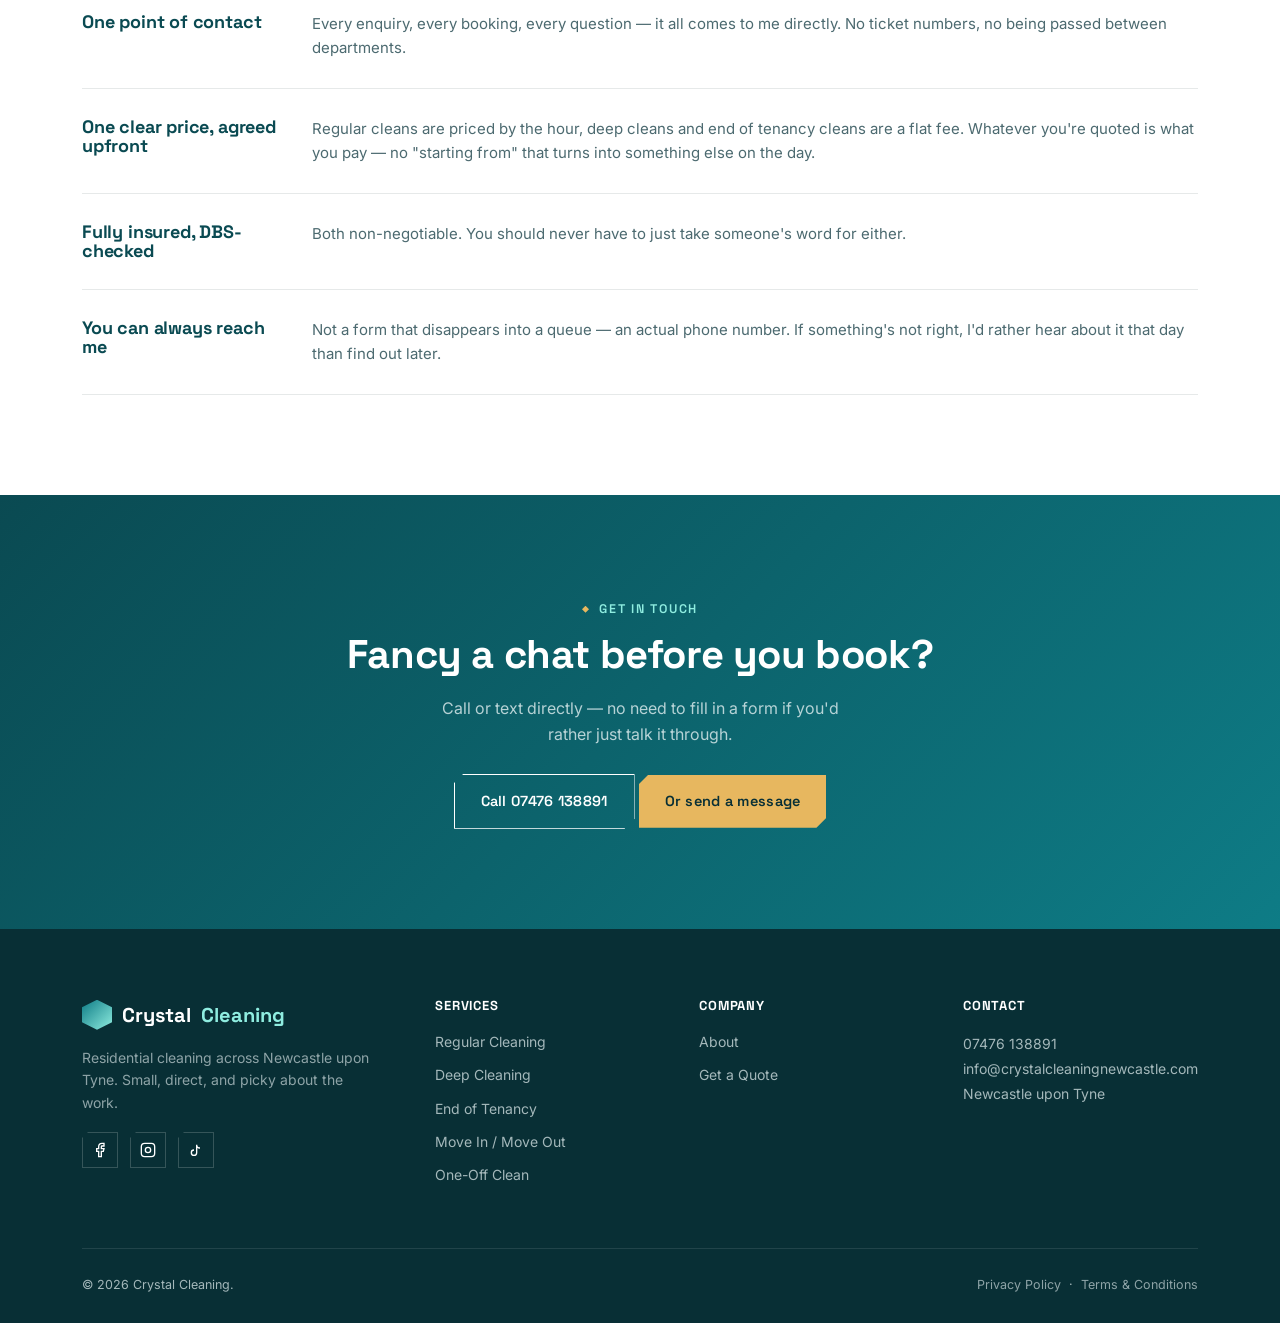
==== commit d0aadfdc: "Update site: remove reviews, add pricing, update contact info" ====
--- a/about.html
+++ b/about.html
@@ -4,7 +4,7 @@
 <meta charset="UTF-8">
 <meta name="viewport" content="width=device-width, initial-scale=1.0">
 <title>About — Crystal Cleaning, Newcastle</title>
-<meta name="description" content="The story behind Crystal Cleaning: why Ellie Dodds left cleaning agency work to start her own small, local cleaning company in Newcastle.">
+<meta name="description" content="How Crystal Cleaning works: a direct, one-person residential cleaning service in Newcastle, with no call centre and no rotating rota of cleaners.">
 <link rel="preconnect" href="https://fonts.googleapis.com">
 <link rel="preconnect" href="https://fonts.gstatic.com" crossorigin>
 <link href="https://fonts.googleapis.com/css2?family=Space+Grotesk:wght@500;600;700&family=Inter:wght@400;500;600;700&display=swap" rel="stylesheet">
@@ -19,7 +19,6 @@
       <a href="index.html">Home</a>
       <a href="services.html">Services</a>
       <a href="about.html" class="active">About</a>
-      <a href="reviews.html">Reviews</a>
       <a href="contact.html">Contact</a>
     </nav>
     <div class="header-cta">
@@ -42,7 +41,6 @@
   <a href="index.html">Home</a>
   <a href="services.html">Services</a>
   <a href="about.html" class="active">About</a>
-  <a href="reviews.html">Reviews</a>
   <a href="contact.html">Contact</a>
   <a href="tel:07476138891">07476 138891</a>
 </div>
@@ -53,30 +51,27 @@
     <div class="wrap">
       <div class="breadcrumb"><a href="index.html">Home</a> / About</div>
       <div class="eyebrow">About Crystal Cleaning</div>
-      <h1>Small on purpose</h1>
-      <p class="lede">I'm Ellie — I started Crystal Cleaning in August 2026 after six years cleaning other people's houses for other people's companies. Here's the actual reason why, not the polished version.</p>
+      <h1>A cleaning service without the extra layers</h1>
+      <p class="lede">Crystal Cleaning is run as a direct, one-person service. No booking agency, no account manager, no cleaner-of-the-week. Just a straightforward way to get your home properly cleaned.</p>
     </div>
   </section>
 
-  <!-- ============ FOUNDER STORY ============ -->
+  <!-- ============ APPROACH ============ -->
   <section class="section">
     <div class="wrap">
       <div class="founder-split">
         <div class="founder-img reveal">
-          <div class="tag">Founder</div>
           <div class="frame">
-            <img src="https://images.unsplash.com/photo-1607746882042-944635dfe10e?q=80&w=900&auto=format&fit=crop" alt="Ellie Dodds, founder of Crystal Cleaning">
+            <img src="https://images.unsplash.com/photo-1581578731548-c64695cc6952?q=80&w=900&auto=format&fit=crop" alt="Cleaning supplies and equipment ready for a visit">
           </div>
         </div>
         <div class="founder-copy">
-          <div class="eyebrow">How it started</div>
-          <h2>I got tired of apologising for other people's mistakes</h2>
-          <p>Before Crystal Cleaning, I worked for two cleaning agencies in Newcastle — first as a cleaner, then running a small team. Both jobs taught me a lot about the actual work. Neither taught me anything good about how the industry treats customers, or cleaners, for that matter.</p>
-          <p>The pattern was always the same. A client would sign up expecting consistency, and instead get whoever was free that week. Cleaners were shuffled between postcodes with barely any notice, paid by the job rather than the hour, so nobody was rewarded for taking their time. And when something went wrong — a missed spot, a late arrival, a broken vase — the client wasn't talking to the person who'd been in their house. They were talking to a booking line reading from a script, three steps removed from what actually happened.</p>
-          <p class="pull-quote">I kept thinking: this isn't hard to fix. It just needs someone to actually be there.</p>
-          <p>So in August 2026 I registered Crystal Cleaning, bought a better hoover than the one the agencies gave us, and started taking on clients directly. It's me, plus two cleaners I trust completely — Priya and Tom, both DBS-checked, both people I'd happily hand my own house key to.</p>
-          <p>If you want a national chain with an app and a loyalty scheme, that's not what this is. If you want to know exactly who's coming into your house, and have their actual number if a Tuesday needs to move to a Thursday, that's what you get here.</p>
-          <div class="signature">Ellie Dodds<small>Founder, Crystal Cleaning</small></div>
+          <div class="eyebrow">The approach</div>
+          <h2>You'll always know exactly who's cleaning your home</h2>
+          <p>Most cleaning companies work through a rota — whoever's available gets sent to your address that week. It's efficient for the company, but it means you never quite know who's got a key to your house, and if a job's rushed or something's missed, you end up explaining it to a call centre rather than the person who did the work.</p>
+          <p>Crystal Cleaning doesn't work that way. There's no dispatcher between you and the clean. I quote the job myself, I turn up to do it, and if you ever need to change a date or flag something, you're speaking directly to the person holding the mop.</p>
+          <p class="pull-quote">It's a simpler way to do this — fewer people involved, fewer things that can go wrong in the handover.</p>
+          <p>That also means I keep things I can genuinely deliver on well. Right now that's regular cleaning, deep cleaning, end of tenancy and move-out cleaning — a short, honest list rather than a long menu I'd have to subcontract out.</p>
         </div>
       </div>
     </div>
@@ -87,55 +82,24 @@
     <div class="wrap">
       <div class="section-head">
         <div class="eyebrow">How I run things</div>
-        <h2>A few things I'm not willing to compromise on</h2>
+        <h2>A few things I won't compromise on</h2>
       </div>
       <div class="values-list">
         <div class="value-row reveal">
-          <h3>Same cleaner, every visit</h3>
-          <p>You shouldn't have to re-explain your home, your alarm code, or where the recycling goes every time someone new turns up. Once you're matched with a cleaner, that's who comes — holiday cover aside, and I'll always tell you in advance if it's someone different.</p>
+          <h3>One point of contact</h3>
+          <p>Every enquiry, every booking, every question — it all comes to me directly. No ticket numbers, no being passed between departments.</p>
         </div>
         <div class="value-row reveal">
-          <h3>Paid by the hour, not the job</h3>
-          <p>Every cleaner on the team is paid properly for their time, not rushed through a job to hit a quota. It's the reason people actually stick around, and the reason the work doesn't get sloppy in month three.</p>
+          <h3>One clear price, agreed upfront</h3>
+          <p>Regular cleans are priced by the hour, deep cleans and end of tenancy cleans are a flat fee. Whatever you're quoted is what you pay — no "starting from" that turns into something else on the day.</p>
         </div>
         <div class="value-row reveal">
-          <h3>One price, agreed upfront</h3>
-          <p>No "from £X" pricing that turns into something else once someone's stood in your hallway. I quote based on what you tell me about your home, and if anything changes on the day, we talk about it before, not after.</p>
+          <h3>Fully insured, DBS-checked</h3>
+          <p>Both non-negotiable. You should never have to just take someone's word for either.</p>
         </div>
         <div class="value-row reveal">
           <h3>You can always reach me</h3>
-          <p>Not a form, not a chatbot — my actual mobile number. If something's not right, I want to know that day, not find out through a bad review three weeks later.</p>
-        </div>
-      </div>
-    </div>
-  </section>
-
-  <!-- ============ TEAM ============ -->
-  <section class="section">
-    <div class="wrap">
-      <div class="section-head">
-        <div class="eyebrow">The team, in full</div>
-        <h2>All three of us</h2>
-        <p>This is genuinely the whole company right now. We're growing carefully — I'd rather turn down a booking than send someone I haven't trained myself.</p>
-      </div>
-      <div class="team-grid">
-        <div class="team-card reveal">
-          <div class="team-photo"><img src="https://images.unsplash.com/photo-1607746882042-944635dfe10e?q=80&w=600&auto=format&fit=crop" alt="Ellie Dodds"></div>
-          <h4>Ellie Dodds</h4>
-          <div class="team-role">Founder</div>
-          <p>Covers Heaton, Jesmond and Sandyford. Six years' experience, mostly with houses that have a dog, a toddler, or both.</p>
-        </div>
-        <div class="team-card reveal">
-          <div class="team-photo"><img src="https://images.unsplash.com/photo-1544005313-94ddf0286df2?q=80&w=600&auto=format&fit=crop" alt="Priya, cleaner"></div>
-          <h4>Priya</h4>
-          <div class="team-role">Cleaner</div>
-          <p>Covers Gosforth and Fenham. Worked with Ellie at her last agency — the one cleaner she asked to bring with her.</p>
-        </div>
-        <div class="team-card reveal">
-          <div class="team-photo"><img src="https://images.unsplash.com/photo-1500648767791-00dcc994a43e?q=80&w=600&auto=format&fit=crop" alt="Tom, cleaner"></div>
-          <h4>Tom</h4>
-          <div class="team-role">Cleaner</div>
-          <p>Covers the Quayside, Ouseburn and city centre flats. Ex-hospitality, so he's fast, and nothing fazes him.</p>
+          <p>Not a form that disappears into a queue — an actual phone number. If something's not right, I'd rather hear about it that day than find out later.</p>
         </div>
       </div>
     </div>
@@ -147,7 +111,7 @@
       <div class="quote-copy" style="max-width: 640px; margin: 0 auto;">
         <div class="eyebrow">Get in touch</div>
         <h2 style="max-width: none;">Fancy a chat before you book?</h2>
-        <p style="margin: 0 auto 26px;">Ring or text me directly — no need to go through a form if you'd rather just talk it through.</p>
+        <p style="margin: 0 auto 26px;">Call or text directly — no need to fill in a form if you'd rather just talk it through.</p>
         <a href="tel:07476138891" class="btn btn-ghost" style="border-color:#fff;">Call 07476 138891</a>
         <a href="contact.html" class="btn btn-primary">Or send a message</a>
       </div>
@@ -161,7 +125,7 @@
     <div class="footer-top">
       <div class="footer-brand">
         <a href="index.html" class="logo"><span class="logo-mark"></span>Crystal<span>Cleaning</span></a>
-        <p>Started by Ellie Dodds in Heaton, August 2026. Small, local, and genuinely picky about the work.</p>
+        <p>Residential cleaning across Newcastle upon Tyne. Small, direct, and picky about the work.</p>
         <div class="footer-socials">
           <a href="#" aria-label="Facebook"><svg viewBox="0 0 24 24" fill="none" stroke="currentColor" stroke-width="2"><path d="M18 2h-3a5 5 0 0 0-5 5v3H7v4h3v8h4v-8h3l1-4h-4V7a1 1 0 0 1 1-1h3z"/></svg></a>
           <a href="#" aria-label="Instagram"><svg viewBox="0 0 24 24" fill="none" stroke="currentColor" stroke-width="2"><rect x="2" y="2" width="20" height="20" rx="5"/><circle cx="12" cy="12" r="4"/><line x1="17.5" y1="6.5" x2="17.5" y2="6.5"/></svg></a>
@@ -175,14 +139,13 @@
           <li><a href="services.html#deep">Deep Cleaning</a></li>
           <li><a href="services.html#tenancy">End of Tenancy</a></li>
           <li><a href="services.html#moving">Move In / Move Out</a></li>
-          <li><a href="services.html#ironing">Ironing &amp; Laundry</a></li>
+          <li><a href="services.html#one-off">One-Off Clean</a></li>
         </ul>
       </div>
       <div class="footer-col">
         <h4>Company</h4>
         <ul>
           <li><a href="about.html">About</a></li>
-          <li><a href="reviews.html">Reviews</a></li>
           <li><a href="contact.html">Get a Quote</a></li>
         </ul>
       </div>
@@ -191,12 +154,12 @@
         <address>
           07476 138891<br>
           info@crystalcleaningnewcastle.com<br>
-          Heaton, Newcastle upon Tyne
+          Newcastle upon Tyne
         </address>
       </div>
     </div>
     <div class="footer-bottom">
-      <span>© 2026 Crystal Cleaning. Run by Ellie Dodds.</span>
+      <span>© 2026 Crystal Cleaning.</span>
       <span><a href="#">Privacy Policy</a> &nbsp;·&nbsp; <a href="#">Terms &amp; Conditions</a></span>
     </div>
   </div>
--- a/style.css
+++ b/style.css
@@ -696,6 +696,40 @@
 }
 .mobile-menu-close svg { width: 18px; height: 18px; color: #fff; }
 
+/* ============================================================
+   PRICING GRID
+   ============================================================ */
+.price-grid {
+  display: grid;
+  grid-template-columns: repeat(4, 1fr);
+  gap: 18px;
+}
+.price-card {
+  background: var(--surface);
+  border: 1px solid var(--line);
+  padding: 30px 24px;
+  text-align: left;
+  transition: transform .35s var(--ease), box-shadow .35s var(--ease);
+}
+.price-card:hover { transform: translateY(-5px); box-shadow: 0 18px 32px rgba(10,74,82,.10); }
+.price-card .amount {
+  font-family: var(--f-display);
+  font-size: 30px;
+  color: var(--teal-dark);
+  line-height: 1;
+  margin-bottom: 4px;
+}
+.price-card .amount small { font-family: var(--f-body); font-size: 13px; color: var(--ink-soft); font-weight: 400; margin-left: 4px; }
+.price-card h4 { font-size: 15.5px; margin: 10px 0 6px; color: var(--teal-deep); }
+.price-card p { font-size: 13.5px; margin: 0; }
+
+@media (max-width: 980px) {
+  .price-grid { grid-template-columns: repeat(2, 1fr); }
+}
+@media (max-width: 720px) {
+  .price-grid { grid-template-columns: 1fr; }
+}
+
 /* reveal on scroll */
 .reveal { opacity: 0; transform: translateY(24px); transition: opacity .8s var(--ease), transform .8s var(--ease); }
 .reveal.in { opacity: 1; transform: translateY(0); }
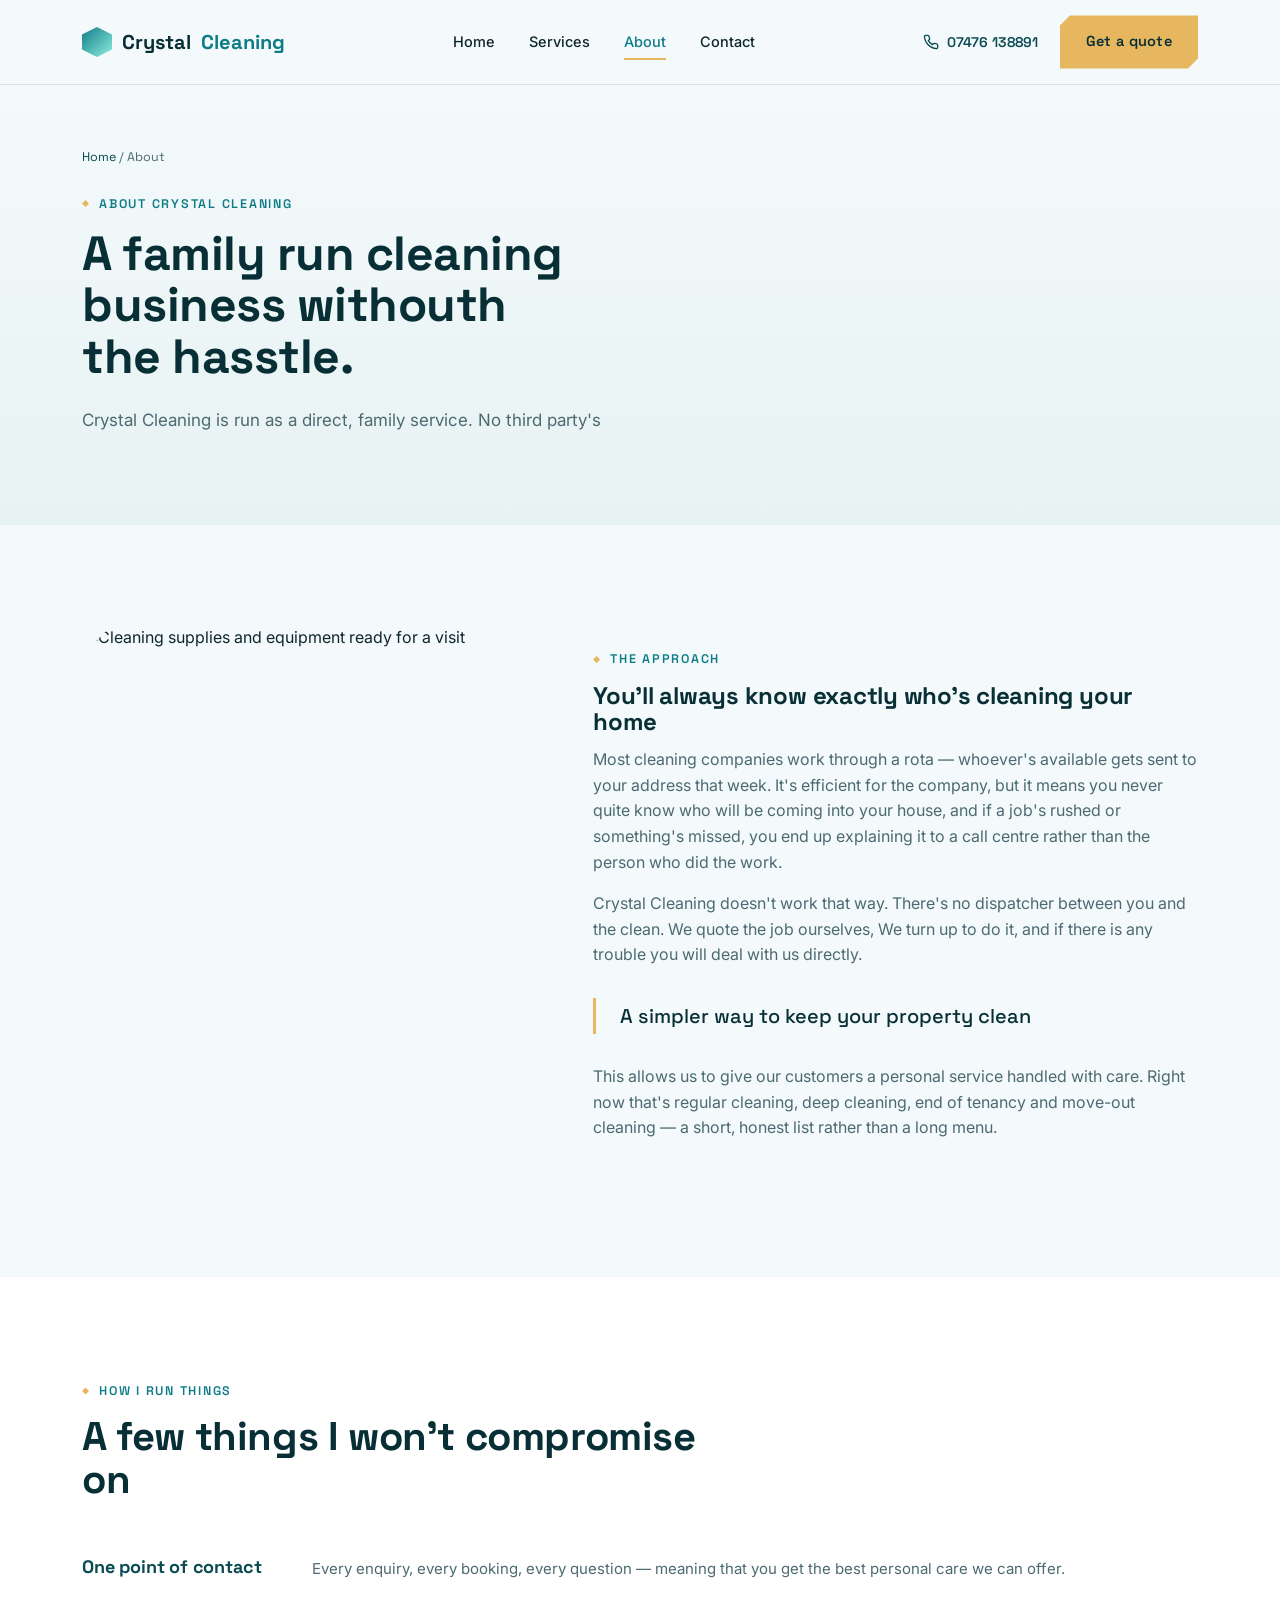
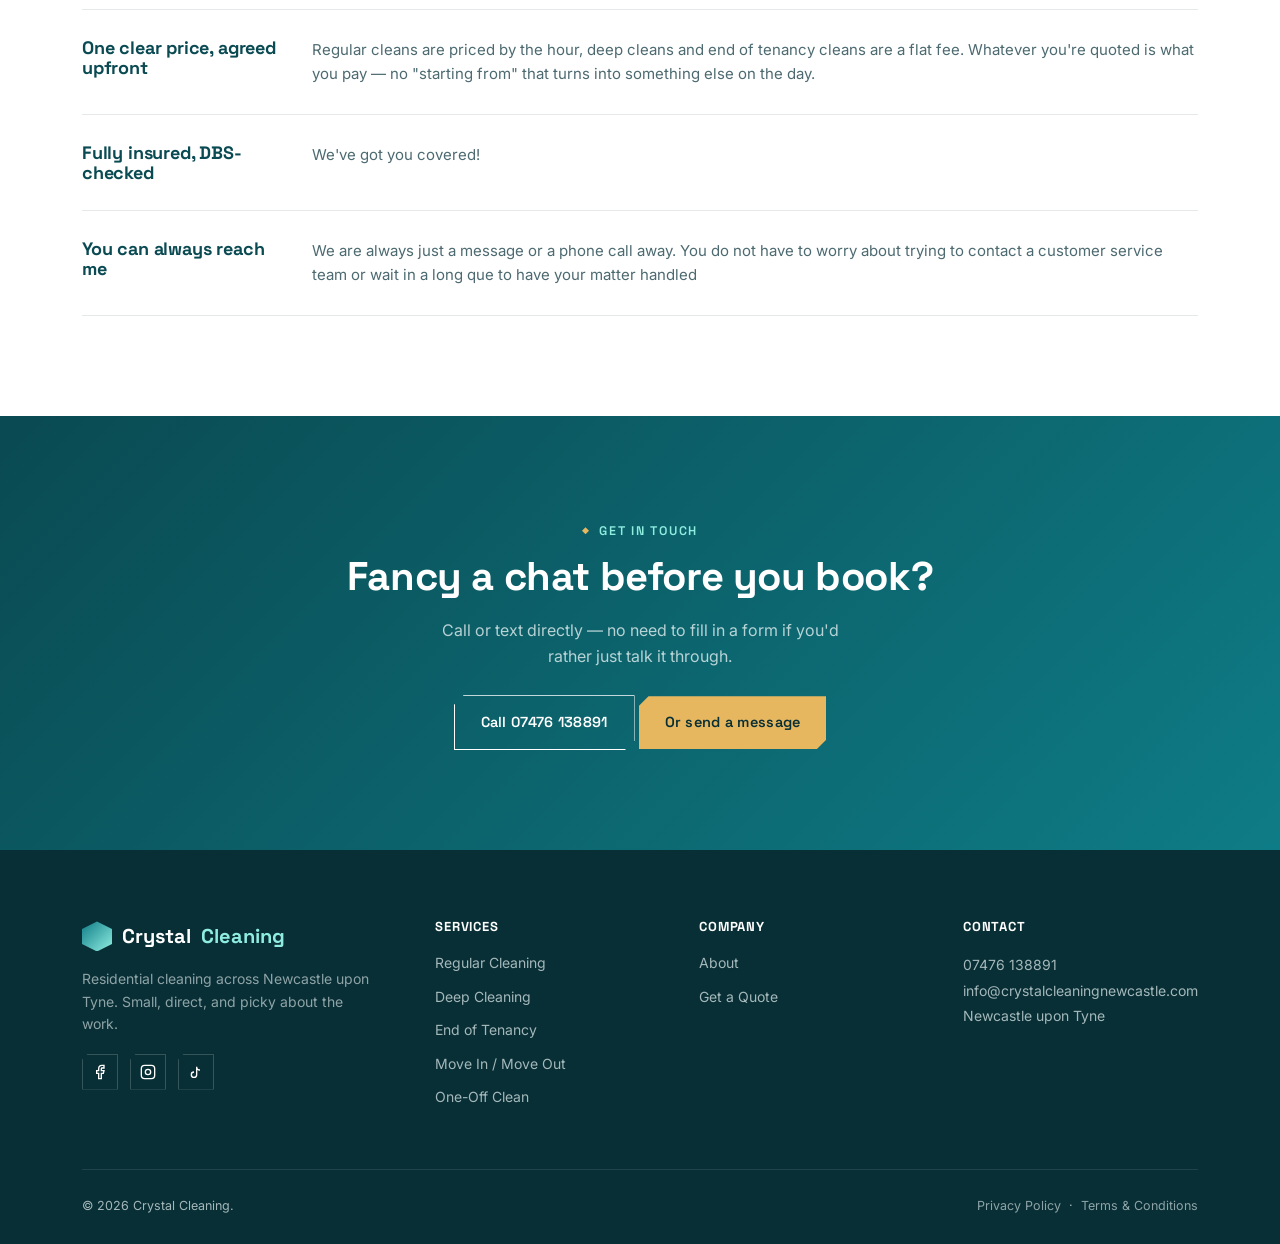
==== commit 460e4b77: "Revise About page content for clarity and tone Updated the content on the About page to reflect a fa" ====
--- a/about.html
+++ b/about.html
@@ -51,8 +51,8 @@
     <div class="wrap">
       <div class="breadcrumb"><a href="index.html">Home</a> / About</div>
       <div class="eyebrow">About Crystal Cleaning</div>
-      <h1>A cleaning service without the extra layers</h1>
-      <p class="lede">Crystal Cleaning is run as a direct, one-person service. No booking agency, no account manager, no cleaner-of-the-week. Just a straightforward way to get your home properly cleaned.</p>
+      <h1>A family run cleaning business withouth the hasstle.</h1>
+      <p class="lede">Crystal Cleaning is run as a direct, family service. No third party's</p>
     </div>
   </section>
 
@@ -68,10 +68,10 @@
         <div class="founder-copy">
           <div class="eyebrow">The approach</div>
           <h2>You'll always know exactly who's cleaning your home</h2>
-          <p>Most cleaning companies work through a rota — whoever's available gets sent to your address that week. It's efficient for the company, but it means you never quite know who's got a key to your house, and if a job's rushed or something's missed, you end up explaining it to a call centre rather than the person who did the work.</p>
-          <p>Crystal Cleaning doesn't work that way. There's no dispatcher between you and the clean. I quote the job myself, I turn up to do it, and if you ever need to change a date or flag something, you're speaking directly to the person holding the mop.</p>
-          <p class="pull-quote">It's a simpler way to do this — fewer people involved, fewer things that can go wrong in the handover.</p>
-          <p>That also means I keep things I can genuinely deliver on well. Right now that's regular cleaning, deep cleaning, end of tenancy and move-out cleaning — a short, honest list rather than a long menu I'd have to subcontract out.</p>
+          <p>Most cleaning companies work through a rota — whoever's available gets sent to your address that week. It's efficient for the company, but it means you never quite know who will be coming into your house, and if a job's rushed or something's missed, you end up explaining it to a call centre rather than the person who did the work.</p>
+          <p>Crystal Cleaning doesn't work that way. There's no dispatcher between you and the clean. We quote the job ourselves, We turn up to do it, and if there is any trouble you will deal with us directly.</p>
+          <p class="pull-quote">A simpler way to keep your property clean</p>
+          <p>This allows us to give our customers a personal service handled with care. Right now that's regular cleaning, deep cleaning, end of tenancy and move-out cleaning — a short, honest list rather than a long menu.</p>
         </div>
       </div>
     </div>
@@ -87,7 +87,7 @@
       <div class="values-list">
         <div class="value-row reveal">
           <h3>One point of contact</h3>
-          <p>Every enquiry, every booking, every question — it all comes to me directly. No ticket numbers, no being passed between departments.</p>
+          <p>Every enquiry, every booking, every question — meaning that you get the best personal care we can offer. </p>
         </div>
         <div class="value-row reveal">
           <h3>One clear price, agreed upfront</h3>
@@ -95,11 +95,11 @@
         </div>
         <div class="value-row reveal">
           <h3>Fully insured, DBS-checked</h3>
-          <p>Both non-negotiable. You should never have to just take someone's word for either.</p>
+          <p>We've got you covered!</p>
         </div>
         <div class="value-row reveal">
           <h3>You can always reach me</h3>
-          <p>Not a form that disappears into a queue — an actual phone number. If something's not right, I'd rather hear about it that day than find out later.</p>
+          <p>We are always just a message or a phone call away. You do not have to worry about trying to contact a customer service team or wait in a long que to have your matter handled</p>
         </div>
       </div>
     </div>
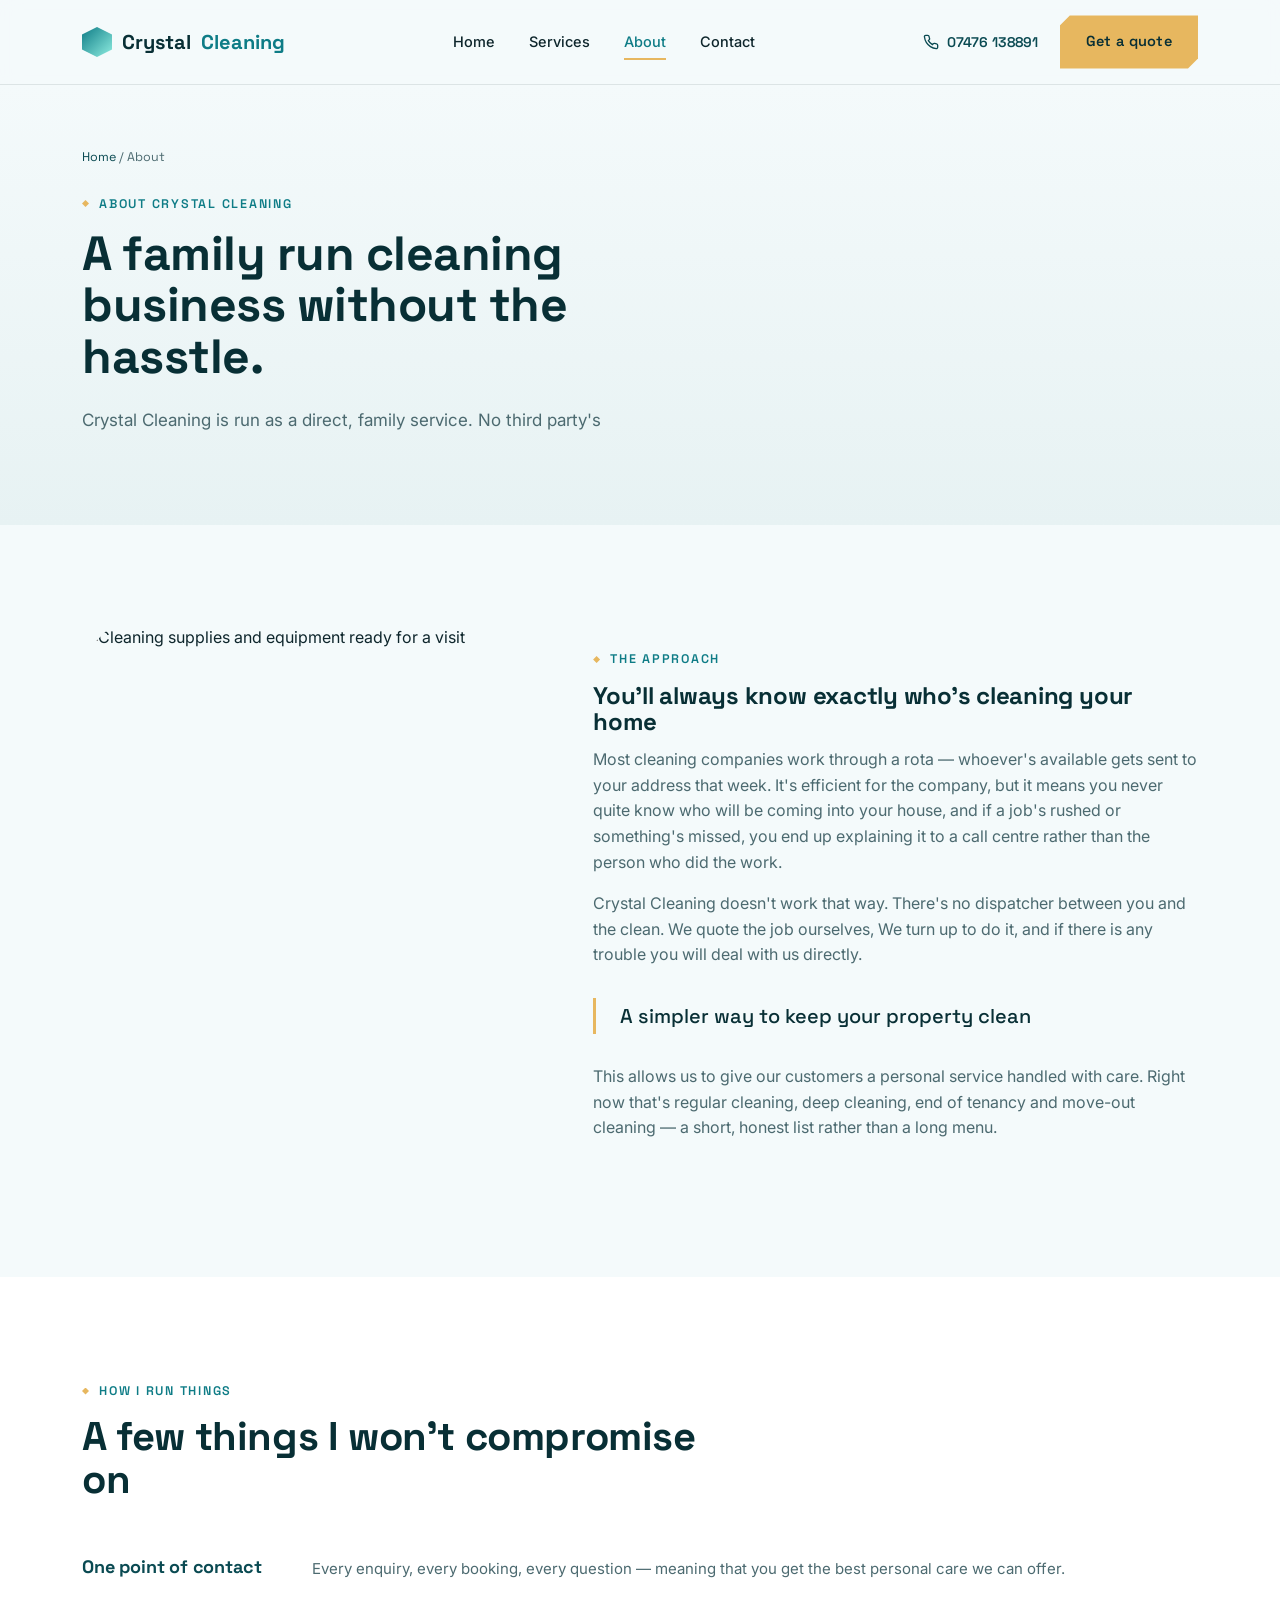
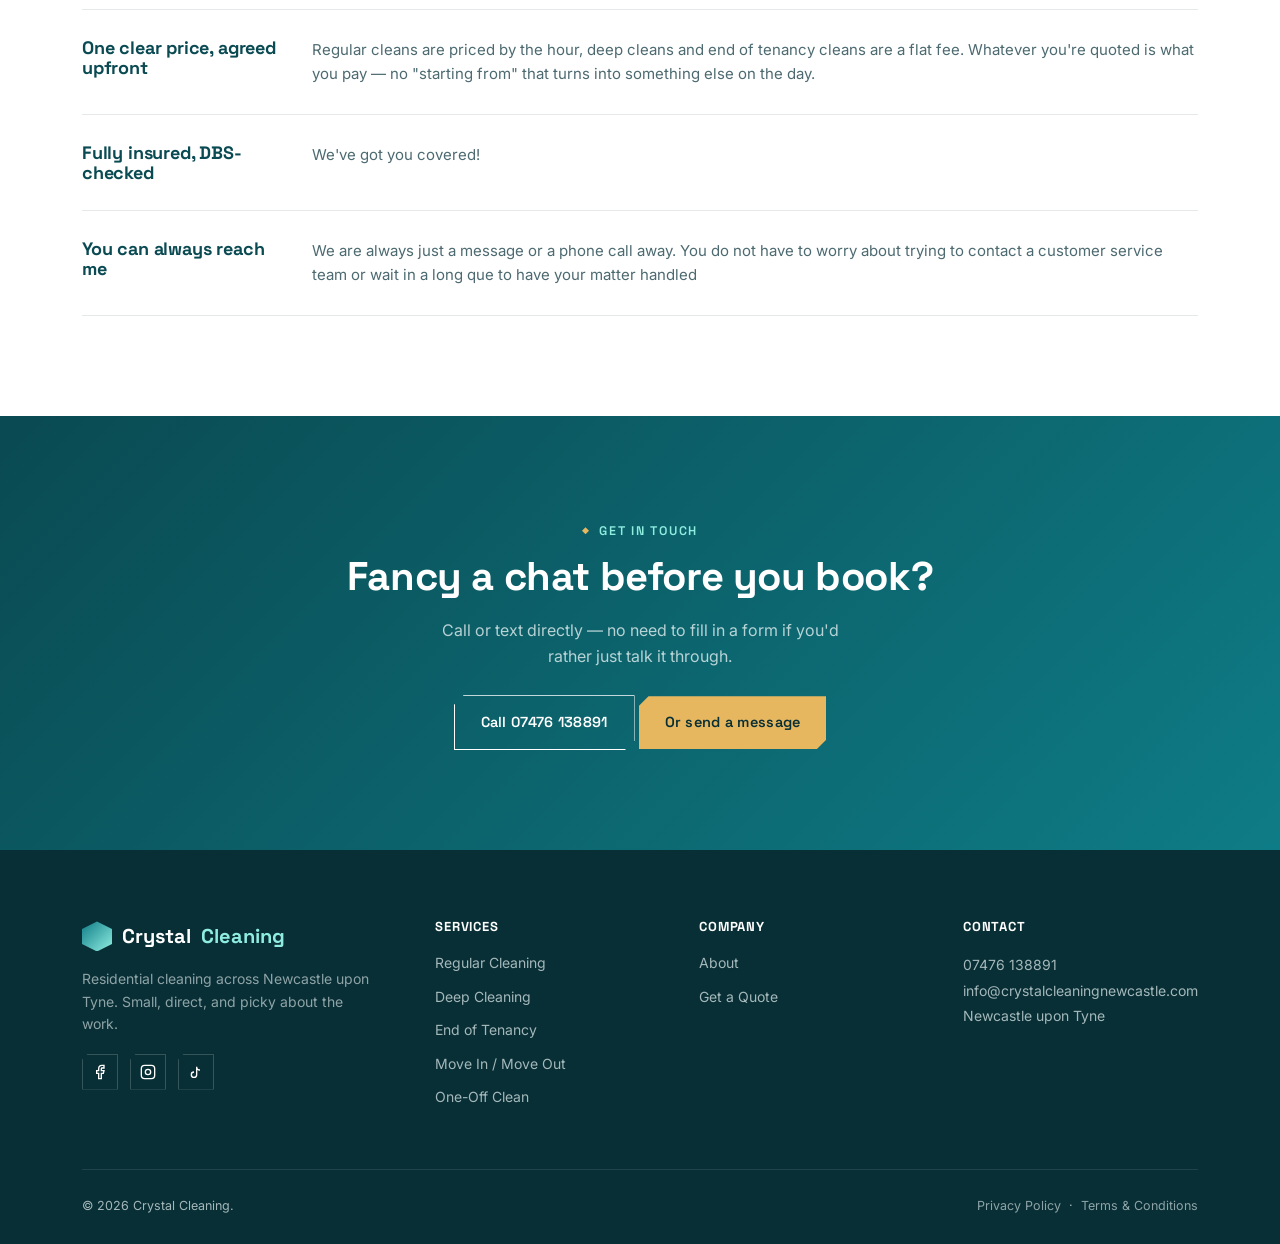
==== commit 9d26652d: "Fix typo in about.html header text" ====
--- a/about.html
+++ b/about.html
@@ -51,7 +51,7 @@
     <div class="wrap">
       <div class="breadcrumb"><a href="index.html">Home</a> / About</div>
       <div class="eyebrow">About Crystal Cleaning</div>
-      <h1>A family run cleaning business withouth the hasstle.</h1>
+      <h1>A family run cleaning business without the hasstle.</h1>
       <p class="lede">Crystal Cleaning is run as a direct, family service. No third party's</p>
     </div>
   </section>
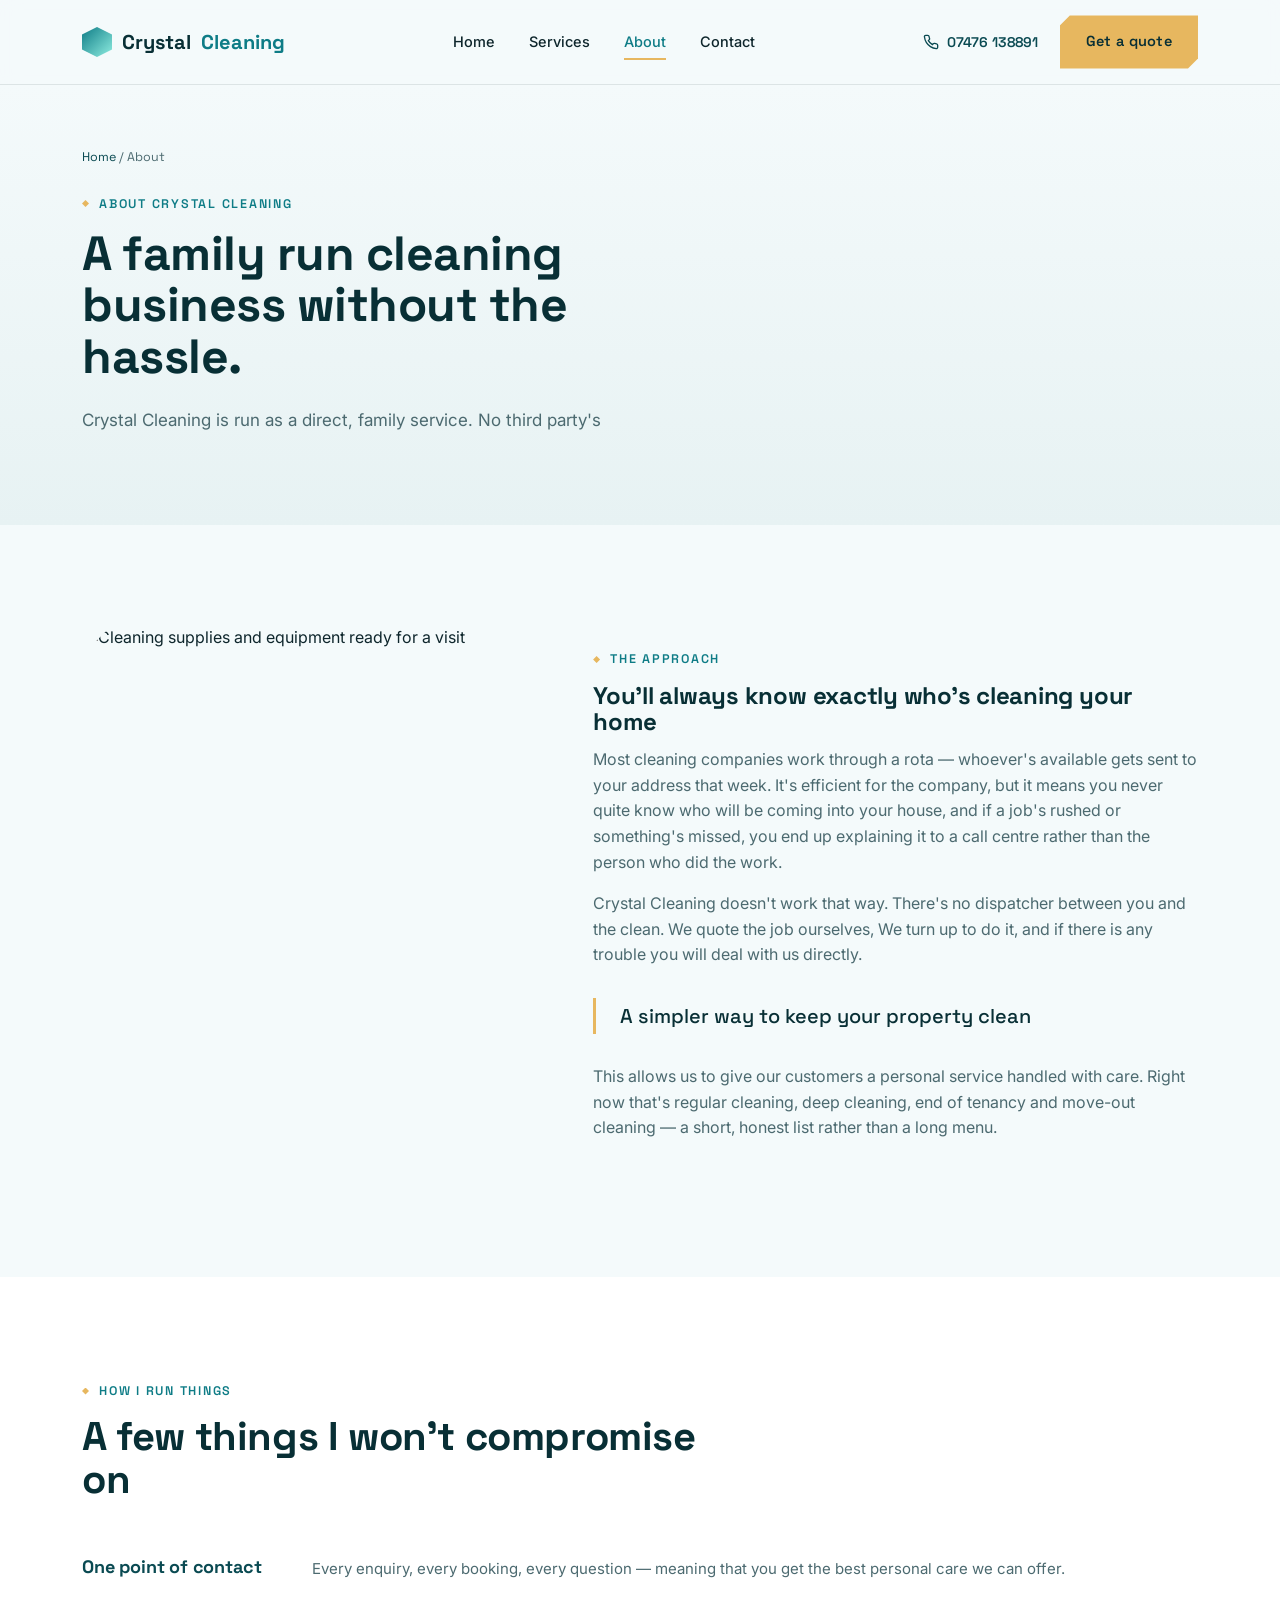
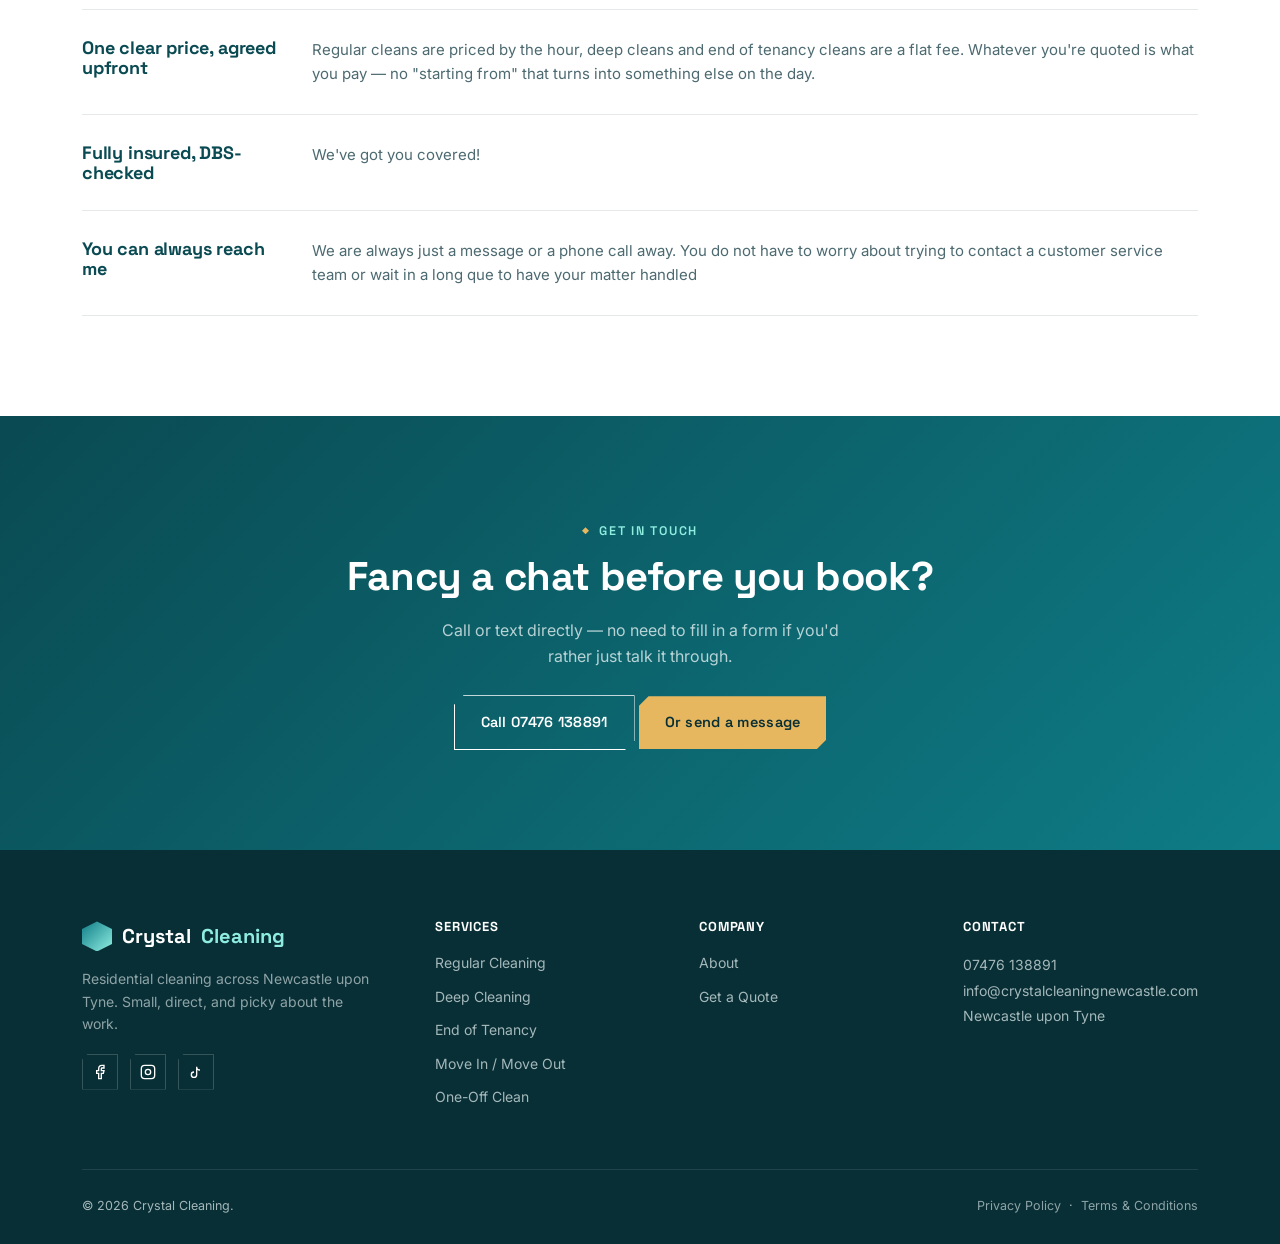
==== commit 32e72619: "Fix typo in about.html heading" ====
--- a/about.html
+++ b/about.html
@@ -51,7 +51,7 @@
     <div class="wrap">
       <div class="breadcrumb"><a href="index.html">Home</a> / About</div>
       <div class="eyebrow">About Crystal Cleaning</div>
-      <h1>A family run cleaning business without the hasstle.</h1>
+      <h1>A family run cleaning business without the hassle.</h1>
       <p class="lede">Crystal Cleaning is run as a direct, family service. No third party's</p>
     </div>
   </section>
